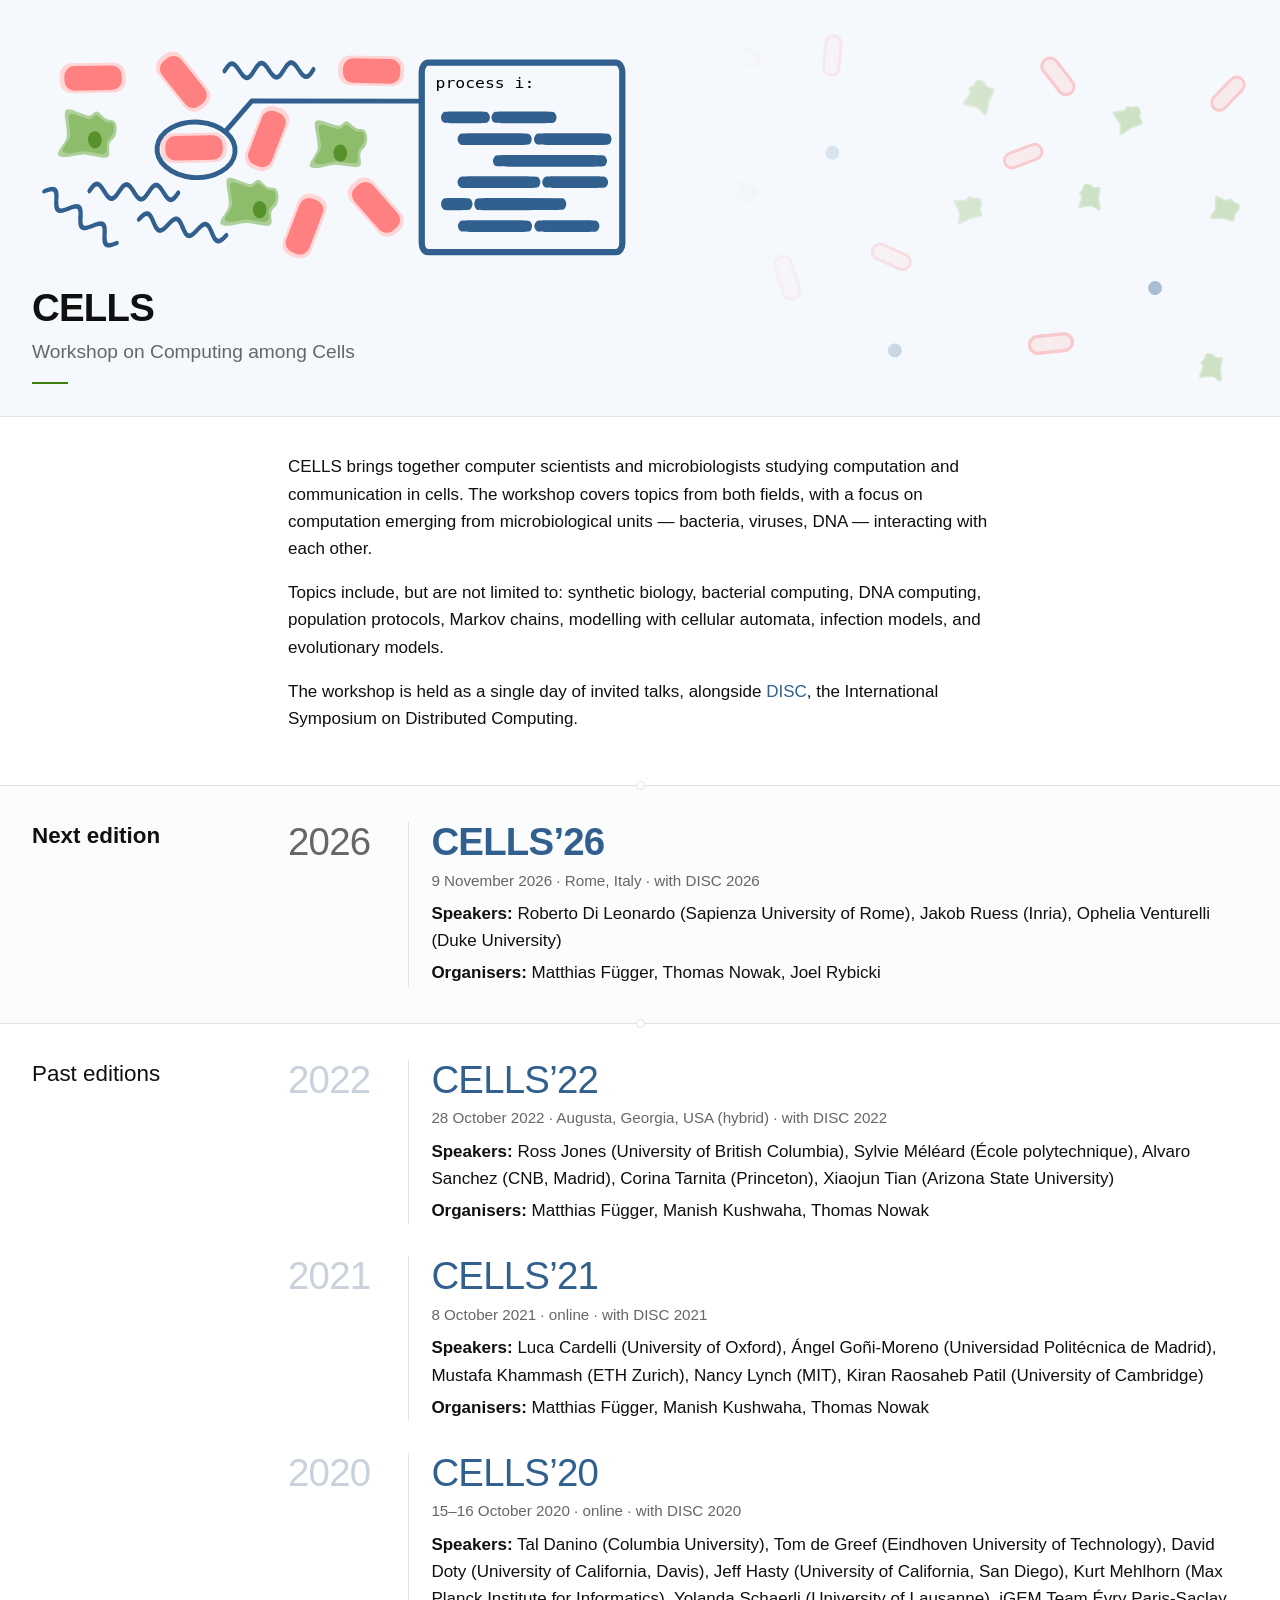
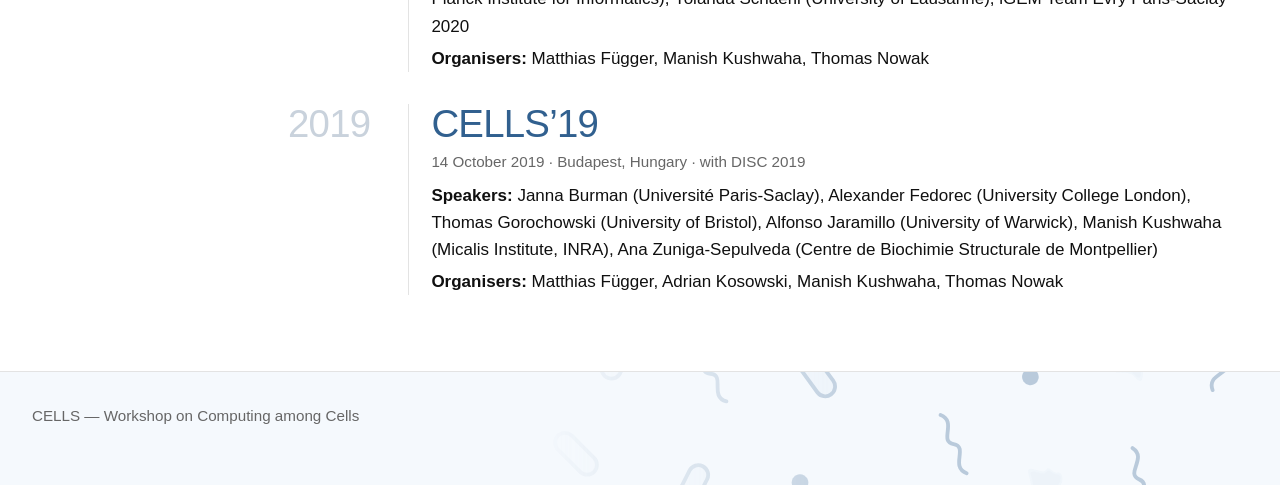
==== index.html @ 62a68674 "template for new CELLS" ====
<!DOCTYPE html>
<html lang="en">
<head>
<meta charset="utf-8">
<meta name="viewport" content="width=device-width, initial-scale=1">
<title>CELLS — Workshop on Computing among Cells</title>
<meta name="description" content="CELLS is a workshop on computation emerging from microbiological units interacting with each other, held alongside DISC. Next edition and past editions.">
<link rel="icon" href="assets/img/cells.svg" type="image/svg+xml">
<link rel="stylesheet" href="assets/css/site.css">
<!--
  Series index. When a new edition is announced:
    1. copy 2026/ to the new year and edit it;
    2. point "Next edition" below at it;
    3. move the finished edition into the "Past editions" list, newest first.
  Editions before 2026 are hosted on the original site; their URLs are in the list.
-->
</head>
<body>

<header class="masthead">
  <!-- Decorative: the mark's cells and strands, drifting. Delete this <svg> to remove. -->
  <svg class="banner-motif" viewBox="0 0 400 120" preserveAspectRatio="xMaxYMid slice"
       aria-hidden="true" focusable="false">
    <defs><g id="c-blob" transform="scale(.4594) translate(-38.64 -47.19)"><path opacity=".68" d="m 34.23,40.12 4.1,1.43 c 2.22,0.77 2.35,-1.29 3.48,-1.2 1.13,0.09 2.44,2.82 4.53,2.56 2.35,-0.3 2.64,4.8 0.65,6.33 -2.74,2.12 1.58,6.42 -3.36,5.69 l -4.95,-0.73 c -2.47,-0.37 -6.18,1.61 -8.28,0.66 -2.1,-0.95 2.1,-4.04 2.1,-6.61 0,-5.12 -2.74,-9.69 1.73,-8.14 z"/><path d="m 35.02,41.48 3.48,1.18 c 1.88,0.64 2.29,-1.32 3.25,-1.24 0.96,0.08 2.62,2.63 4.2,2.27 1.94,-0.44 1.96,3.67 0.27,4.94 -2.33,1.75 0.98,5.71 -3.22,5.11 l -4.2,-0.6 c -2.1,-0.3 -5.25,1.33 -7.03,0.54 -1.79,-0.79 1.78,-3.35 1.78,-5.47 0,-4.24 -2.32,-8.02 1.47,-6.74 z"/></g><rect id="c-rod" x="-6" y="-2.3" width="12" height="4.6" rx="2.3" stroke-width=".9"/><path id="c-strand" d="M-7.5 0C-4.5-3-2 3 0 0 2-3 4.5 3 7.5 0" fill="none" stroke-width=".9" stroke-linecap="round"/><circle id="c-dot" r="2"/></defs>
    <g transform="translate(334 99) rotate(-6) scale(1.035)"><g class="m m1"><g class="daughter right"><use href="#c-rod" fill="#ffd5d5" stroke="#ff8080"/></g><g class="mother right"><use href="#c-rod" fill="#ffd5d5" stroke="#ff8080"/></g></g></g>
    <g transform="translate(258 80) rotate(72) scale(1.057)"><g class="m m2"><g class="daughter down"><use href="#c-rod" fill="#ffd5d5" stroke="#ff8080"/></g><g class="mother down"><use href="#c-rod" fill="#ffd5d5" stroke="#ff8080"/></g></g></g>
    <g transform="translate(356 34) rotate(333) scale(1.004)"><g class="m m3"><use href="#c-blob" fill="#8dbc6a"/></g></g>
    <g transform="translate(310 60) rotate(341) scale(1.002)"><g class="m m4"><use href="#c-blob" fill="#8dbc6a"/></g></g>
    <g transform="translate(384 60) rotate(7) scale(0.979)"><g class="m m5"><use href="#c-blob" fill="#8dbc6a"/></g></g>
    <g transform="translate(166 48) rotate(62)"><g class="m m6"><use href="#c-strand" stroke="#31608f"/></g></g>
    <g transform="translate(208 82) rotate(204)"><g class="m m7"><use href="#c-strand" stroke="#31608f"/></g></g>
    <g transform="translate(223 105) rotate(206)"><g class="m m8"><use href="#c-strand" stroke="#31608f"/></g></g>
    <g transform="translate(313 28) rotate(288) scale(1.099)"><g class="m m9"><use href="#c-blob" fill="#8dbc6a"/></g></g>
    <g transform="translate(289 101) rotate(101)"><g class="m m10"><use href="#c-dot" fill="#31608f"/></g></g>
    <g transform="translate(208 27) rotate(223) scale(0.958)"><g class="m m11"><use href="#c-rod" fill="#ffd5d5" stroke="#ff8080"/></g></g>
    <g transform="translate(271 44) rotate(51)"><g class="m m12"><use href="#c-dot" fill="#31608f"/></g></g>
    <g transform="translate(246 55) rotate(12) scale(0.93)"><g class="m m13"><use href="#c-blob" fill="#8dbc6a"/></g></g>
    <g transform="translate(179 15) rotate(284) scale(0.952)"><g class="m m14"><use href="#c-rod" fill="#ffd5d5" stroke="#ff8080"/></g></g>
    <g transform="translate(271 16) rotate(95) scale(0.952)"><g class="m m15"><use href="#c-rod" fill="#ffd5d5" stroke="#ff8080"/></g></g>
    <g transform="translate(161 85) rotate(236)"><g class="m m16"><use href="#c-strand" stroke="#31608f"/></g></g>
    <g transform="translate(364 83) rotate(196)"><g class="m m17"><use href="#c-dot" fill="#31608f"/></g></g>
    <g transform="translate(385 27) rotate(134) scale(0.965)"><g class="m m18"><use href="#c-rod" fill="#ffd5d5" stroke="#ff8080"/></g></g>
    <g transform="translate(380 106) rotate(273) scale(0.954)"><g class="m m19"><use href="#c-blob" fill="#8dbc6a"/></g></g>
    <g transform="translate(200 54) rotate(68)"><g class="m m20"><use href="#c-strand" stroke="#31608f"/></g></g>
    <g transform="translate(191 105) rotate(270)"><g class="m m21"><use href="#c-strand" stroke="#31608f"/></g></g>
    <g transform="translate(345 57) rotate(270) scale(0.922)"><g class="m m22"><use href="#c-blob" fill="#8dbc6a"/></g></g>
    <g transform="translate(244 16) rotate(13) scale(0.965)"><g class="m m23"><use href="#c-rod" fill="#ffd5d5" stroke="#ff8080"/></g></g>
    <g transform="translate(288 74) rotate(24) scale(0.962)"><g class="m m24"><use href="#c-rod" fill="#ffd5d5" stroke="#ff8080"/></g></g>
    <g transform="translate(336 22) rotate(52) scale(1.014)"><g class="m m25"><use href="#c-rod" fill="#ffd5d5" stroke="#ff8080"/></g></g>
    <g transform="translate(326 45) rotate(159) scale(0.94)"><g class="m m26"><use href="#c-rod" fill="#ffd5d5" stroke="#ff8080"/></g></g>
  </svg>
  <div class="container">
    <img class="masthead__logo" src="assets/img/cells.svg" alt="" width="520" height="191">
    <h1>CELLS</h1>
    <p class="masthead__tagline">Workshop on Computing among Cells</p>
  </div>
</header>

<main>

  <section class="section">
    <div class="container measure">
      <p>
        CELLS brings together computer scientists and microbiologists studying computation and
        communication in cells. The workshop covers topics from both fields, with a focus on
        computation emerging from microbiological units — bacteria, viruses, DNA — interacting
        with each other.
      </p>
      <p>
        Topics include, but are not limited to: synthetic biology, bacterial computing, DNA
        computing, population protocols, Markov chains, modelling with cellular automata,
        infection models, and evolutionary models.
      </p>
      <p>
        The workshop is held as a single day of invited talks, alongside
        <a href="https://www.disc-conference.org/">DISC</a>, the International Symposium on
        Distributed Computing.
      </p>
    </div>
  </section>

  <section class="section section--next" aria-labelledby="next">
    <div class="container section__grid">
      <h2 class="section__label section__label--strong" id="next">Next edition</h2>
      <div class="section__body">
        <div class="edition edition--next">
          <p class="edition__year" aria-hidden="true">2026</p>
          <div class="edition__body">
            <h3 class="edition__name"><a href="2026/">CELLS&rsquo;26</a></h3>
            <p class="edition__when">9 November 2026 &middot; Rome, Italy &middot; with <a href="https://www.disc-conference.org/wp/disc2026/">DISC&nbsp;2026</a></p>
            <p class="edition__people"><span class="label">Speakers:</span>
              Roberto Di Leonardo (Sapienza University of Rome),
              Jakob Ruess (Inria),
              Ophelia Venturelli (Duke University)
            </p>
            <p class="edition__people"><span class="label">Organisers:</span> Matthias Függer, Thomas Nowak, Joel Rybicki</p>
          </div>
        </div>
      </div>
    </div>
  </section>

  <section class="section" aria-labelledby="past">
    <div class="container section__grid">
      <h2 class="section__label" id="past">Past editions</h2>
      <div class="section__body">
        <ul class="editions">

          <li>
            <div class="edition">
              <p class="edition__year" aria-hidden="true">2022</p>
              <div class="edition__body">
                <h3 class="edition__name"><a href="https://www.cellularcomputing.team/CELLS/">CELLS&rsquo;22</a></h3>
                <p class="edition__when">28 October 2022 &middot; Augusta, Georgia, USA (hybrid) &middot; with <a href="https://www.disc-conference.org/wp/disc2022/">DISC&nbsp;2022</a></p>
                <p class="edition__people"><span class="label">Speakers:</span>
                  Ross Jones (University of British Columbia),
                  Sylvie Méléard (École polytechnique),
                  Alvaro Sanchez (CNB, Madrid),
                  Corina Tarnita (Princeton),
                  Xiaojun Tian (Arizona State University)
                </p>
                <p class="edition__people"><span class="label">Organisers:</span> Matthias Függer, Manish Kushwaha, Thomas Nowak</p>
              </div>
            </div>
          </li>

          <li>
            <div class="edition">
              <p class="edition__year" aria-hidden="true">2021</p>
              <div class="edition__body">
                <h3 class="edition__name"><a href="https://www.cellularcomputing.team/CELLS/2021.html">CELLS&rsquo;21</a></h3>
                <p class="edition__when">8 October 2021 &middot; online &middot; with <a href="https://www.disc-conference.org/wp/disc2021/">DISC&nbsp;2021</a></p>
                <p class="edition__people"><span class="label">Speakers:</span>
                  Luca Cardelli (University of Oxford),
                  Ángel Goñi-Moreno (Universidad Politécnica de Madrid),
                  Mustafa Khammash (ETH Zurich),
                  Nancy Lynch (MIT),
                  Kiran Raosaheb Patil (University of Cambridge)
                </p>
                <p class="edition__people"><span class="label">Organisers:</span> Matthias Függer, Manish Kushwaha, Thomas Nowak</p>
              </div>
            </div>
          </li>

          <li>
            <div class="edition">
              <p class="edition__year" aria-hidden="true">2020</p>
              <div class="edition__body">
                <h3 class="edition__name"><a href="https://www.cellularcomputing.team/CELLS/2020.html">CELLS&rsquo;20</a></h3>
                <p class="edition__when">15–16 October 2020 &middot; online &middot; with <a href="https://www.disc-conference.org/wp/disc2020/">DISC&nbsp;2020</a></p>
                <p class="edition__people"><span class="label">Speakers:</span>
                  Tal Danino (Columbia University),
                  Tom de Greef (Eindhoven University of Technology),
                  David Doty (University of California, Davis),
                  Jeff Hasty (University of California, San Diego),
                  Kurt Mehlhorn (Max Planck Institute for Informatics),
                  Yolanda Schaerli (University of Lausanne),
                  iGEM Team Évry Paris-Saclay 2020
                </p>
                <p class="edition__people"><span class="label">Organisers:</span> Matthias Függer, Manish Kushwaha, Thomas Nowak</p>
              </div>
            </div>
          </li>

          <li>
            <div class="edition">
              <p class="edition__year" aria-hidden="true">2019</p>
              <div class="edition__body">
                <h3 class="edition__name"><a href="https://www.cellularcomputing.team/CELLS/2019.html">CELLS&rsquo;19</a></h3>
                <p class="edition__when">14 October 2019 &middot; Budapest, Hungary &middot; with <a href="https://www.disc-conference.org/wp/disc2019/">DISC&nbsp;2019</a></p>
                <p class="edition__people"><span class="label">Speakers:</span>
                  Janna Burman (Université Paris-Saclay),
                  Alexander Fedorec (University College London),
                  Thomas Gorochowski (University of Bristol),
                  Alfonso Jaramillo (University of Warwick),
                  Manish Kushwaha (Micalis Institute, INRA),
                  Ana Zuniga-Sepulveda (Centre de Biochimie Structurale de Montpellier)
                </p>
                <p class="edition__people"><span class="label">Organisers:</span> Matthias Függer, Adrian Kosowski, Manish Kushwaha, Thomas Nowak</p>
              </div>
            </div>
          </li>

        </ul>
      </div>
    </div>
  </section>

</main>

<footer class="site-footer">
  <!-- The same motif as the banner, blue and still. -->
  <svg class="footer-motif" viewBox="0 0 400 70" preserveAspectRatio="xMaxYMid slice"
       aria-hidden="true" focusable="false">
    <g transform="translate(255 18) rotate(54)"><use href="#c-rod" transform="scale(1.33)" fill="#dce7f3" stroke="#31608f"/></g>
    <g transform="translate(322 19) rotate(236)"><use href="#c-dot" transform="scale(1.3)" fill="#31608f"/></g>
    <g transform="translate(356 51) rotate(78)"><use href="#c-strand" transform="scale(1.33)" stroke="#31608f"/></g>
    <g transform="translate(180 43) rotate(45)"><use href="#c-rod" transform="scale(1.33)" fill="#dce7f3" stroke="#31608f"/></g>
    <g transform="translate(383 14) rotate(114)"><use href="#c-strand" transform="scale(1.33)" stroke="#31608f"/></g>
    <g transform="translate(298 40) rotate(66)"><use href="#c-strand" transform="scale(1.33)" stroke="#31608f"/></g>
    <g transform="translate(222 18) rotate(240)"><use href="#c-strand" transform="scale(1.33)" stroke="#31608f"/></g>
    <g transform="translate(155 17) rotate(165)"><use href="#c-blob" transform="scale(1.369)" fill="#dce7f3"/></g>
    <g transform="translate(250 52) rotate(346)"><use href="#c-dot" transform="scale(1.3)" fill="#31608f"/></g>
    <g transform="translate(216 54) rotate(117)"><use href="#c-rod" transform="scale(1.33)" fill="#dce7f3" stroke="#31608f"/></g>
    <g transform="translate(189 12) rotate(65)"><use href="#c-rod" transform="scale(1.33)" fill="#dce7f3" stroke="#31608f"/></g>
    <g transform="translate(353 14) rotate(281)"><use href="#c-blob" transform="scale(1.369)" fill="#dce7f3"/></g>
    <g transform="translate(326 52) rotate(355)"><use href="#c-blob" transform="scale(1.369)" fill="#dce7f3"/></g>
  </svg>
  <div class="container">
    <p>CELLS — Workshop on Computing among Cells</p>
  </div>
</footer>

</body>
</html>
---- assets/css/site.css ----
/* ==========================================================================
   CELLS — Workshop on Computing among Cells
   One stylesheet, no build step, no framework, no JavaScript, no external
   requests. Colours follow the original site: white ground, black text, and
   the blue and green of the CELLS mark.
   ========================================================================== */

:root {
  --ink:       #101010;   /* body text */
  --ink-soft:  #666666;   /* bios, dates, secondary lines */
  --line:      #e3e3e3;
  --link:      #31608f;   /* the blue of the mark, muted and darkened for text */
  --green:     #3e7e0c;   /* the green of the mark; only the masthead rule uses it */
  --band:      #f5f9fd;   /* masthead and footer tint */
  --band-soft: #fafcfe;   /* next edition, a shade lighter than the banner */
  --panel:     #f8f8f8;   /* speaker panels */
  --panel-line:#e6e6e6;   /* hairline around the speaker panels */
  --year:      #c9d2dc;   /* the large edition numerals */

  --font: -apple-system, BlinkMacSystemFont, "Segoe UI", Roboto, "Helvetica Neue",
          Arial, "Noto Sans", sans-serif;

  /* Type scale. Six steps, and nothing on the site uses a size outside them. */
  --t-sm:   .95rem;      /* dates, affiliations, nav, footer */
  --t-base: 1.0625rem;   /* body copy */
  --t-md:   1.2rem;      /* tagline, plain h3 */
  --t-lg:   1.4rem;      /* section headings, programme, talk titles */
  --t-xl:   clamp(1.45rem, 1.15rem + 1.4vw, 1.75rem);   /* speaker names */
  --t-2xl:  clamp(1.85rem, 1.35rem + 2.4vw, 2.4rem);    /* page title, edition names, years */

  /* Three weights only: light for display, regular for text, semibold for emphasis. */
  --w-display: 300;
  --w-body:    400;
  --w-bold:    600;

  --tracking-display: -.02em;   /* tightening, applied only at --t-2xl */
  --measure: 44rem;       /* reading width */
  --page: 76rem;
}

*, *::before, *::after { box-sizing: border-box; }

body {
  margin: 0;
  background: #ffffff;
  color: var(--ink);
  font-family: var(--font);
  font-size: var(--t-base);
  font-weight: var(--w-body);
  line-height: 1.6;
  overflow-wrap: break-word;
}

h1, h2, h3 { font-weight: var(--w-display); line-height: 1.25; margin: 0 0 .5em; }
h1 { font-size: var(--t-2xl); font-weight: var(--w-bold); letter-spacing: var(--tracking-display); }
h2 { font-size: var(--t-lg); }
h3 { font-size: var(--t-md); font-weight: var(--w-body); }
p, ul, ol { margin: 0 0 1em; }
ul, ol { padding-left: 1.2em; }
img { max-width: 100%; height: auto; }
abbr[title] { text-decoration: none; }

/* Links carry no rule until they are hovered or focused. */
a { color: var(--link); text-decoration: none; }
a:hover,
a:focus-visible { text-decoration: underline; text-underline-offset: .2em; }
:focus-visible { outline: 2px solid var(--link); outline-offset: 2px; }

.skip-link { position: absolute; left: -9999px; }
.skip-link:focus { left: .5rem; top: .5rem; background: #fff; padding: .5rem .75rem;
                   border: 1px solid var(--line); z-index: 2; }

.container { width: min(100% - 2.5rem, var(--page)); margin-inline: auto; }
.measure { max-width: var(--measure); }

/* --- Header ------------------------------------------------------------- */

.site-header { border-bottom: 1px solid var(--line); padding: .9rem 0; }
.site-header__inner { display: flex; flex-wrap: wrap; align-items: baseline; gap: .5rem 1.5rem; }

.brand { font-weight: var(--w-bold); color: var(--ink); text-decoration: none; }
.brand span { color: var(--ink-soft); font-weight: var(--w-body); }

.nav ul { list-style: none; display: flex; flex-wrap: wrap; gap: .3rem 1.1rem; margin: 0; padding: 0; }
.nav a { font-size: var(--t-sm); }

@media (min-width: 46rem) { .nav { margin-left: auto; } }

/* --- Masthead ----------------------------------------------------------- */
/* Pale tinted band. The drifting cells behind it are an inline <svg> in the
   page markup, styled as .banner-motif below. */

.masthead {
  position: relative;
  background: var(--band);
  border-bottom: 1px solid var(--line);
  padding: 2.5rem 0 2rem;
  overflow: hidden;
}

/* The same cells and strands as the mark, scattered and drifting behind the
   masthead. Each shape is drawn around its own origin inside a positioning
   <g>, so the CSS transform below rotates it in place without needing
   transform-origin — see the note in the README. */
.banner-motif {
  position: absolute; inset: 0; width: 100%; height: 100%;
  opacity: .38; pointer-events: none;
  /* The shapes live in the right-hand part of the viewBox, and this fade keeps
     them clear of the logo and headings whatever the banner's width. */
  -webkit-mask-image: linear-gradient(to right, transparent 0 56%, #000 80%);
          mask-image: linear-gradient(to right, transparent 0 56%, #000 80%);
}

.m { animation: 22s ease-in-out infinite alternate; }

@keyframes float1 {
  from { transform: translate(4px, -2px) rotate(9deg); }
  to   { transform: translate(-4px, 2px) rotate(-9deg); }
}
@keyframes float2 {
  from { transform: translate(-3.5px, -3px) rotate(-7deg); }
  to   { transform: translate(3.5px, 3px) rotate(7deg); }
}
@keyframes float3 {
  from { transform: translate(3px, 3.5px) rotate(-10deg); }
  to   { transform: translate(-3px, -3.5px) rotate(10deg); }
}
@keyframes float4 {
  from { transform: translate(-4.5px, 1.5px) rotate(7deg); }
  to   { transform: translate(4.5px, -1.5px) rotate(-7deg); }
}
@keyframes float5 {
  from { transform: translate(-2.5px, -4px) rotate(11deg); }
  to   { transform: translate(2.5px, 4px) rotate(-11deg); }
}
@keyframes float6 {
  from { transform: translate(4.5px, 1px) rotate(-6deg); }
  to   { transform: translate(-4.5px, -1px) rotate(6deg); }
}

@keyframes swim1 {
  from { transform: translate(-5px, .6px); }
  to   { transform: translate(5px, -.6px); }
}
@keyframes swim2 {
  from { transform: translate(-3.5px, -1px); }
  to   { transform: translate(3.5px, 1px); }
}
@keyframes swim3 {
  from { transform: translate(-6px, 0); }
  to   { transform: translate(6px, 0); }
}

.m1 { animation-name: swim2; animation-duration: 38s; animation-delay: -4s; }
.m2 { animation-name: swim3; animation-duration: 42s; animation-delay: -6s; }
.m3 { animation-name: float3; animation-duration: 34s; animation-delay: -16s; }
.m4 { animation-name: float4; animation-duration: 54s; animation-delay: -32s; }
.m5 { animation-name: float5; animation-duration: 50s; animation-delay: -9s; }
.m6 { animation-name: float6; animation-duration: 45s; animation-delay: -11s; }
.m7 { animation-name: float1; animation-duration: 36s; animation-delay: -4s; }
.m8 { animation-name: float2; animation-duration: 37s; animation-delay: -37s; }
.m9 { animation-name: float3; animation-duration: 52s; animation-delay: -32s; }
.m10 { animation-name: float4; animation-duration: 51s; animation-delay: -8s; }
.m11 { animation-name: swim3; animation-duration: 39s; animation-delay: -25s; }
.m12 { animation-name: float6; animation-duration: 50s; animation-delay: -34s; }
.m13 { animation-name: float1; animation-duration: 53s; animation-delay: -3s; }
.m14 { animation-name: swim3; animation-duration: 47s; animation-delay: -27s; }
.m15 { animation-name: swim1; animation-duration: 44s; animation-delay: -7s; }
.m16 { animation-name: float4; animation-duration: 43s; animation-delay: -4s; }
.m17 { animation-name: float5; animation-duration: 54s; animation-delay: -35s; }
.m18 { animation-name: swim1; animation-duration: 45s; animation-delay: -12s; }
.m19 { animation-name: float1; animation-duration: 54s; animation-delay: -23s; }
.m20 { animation-name: float2; animation-duration: 53s; animation-delay: -34s; }
.m21 { animation-name: float3; animation-duration: 44s; animation-delay: -17s; }
.m22 { animation-name: float4; animation-duration: 46s; animation-delay: -17s; }
.m23 { animation-name: swim3; animation-duration: 36s; animation-delay: -12s; }
.m24 { animation-name: swim1; animation-duration: 52s; animation-delay: -2s; }
.m25 { animation-name: swim2; animation-duration: 38s; animation-delay: -4s; }
.m26 { animation-name: swim3; animation-duration: 42s; animation-delay: -6s; }

/* Two rods divide, half a cycle apart, so a division is always some way off.
   Each is drawn twice and the daughter copy comes first, so it emerges from
   behind its parent: the pair shrinks as the cell divides and grows back to full
   size once they have parted. One daughter leaves through the right-hand edge, the
   other through the bottom. Neither path is hand-drawn: a run-and-tumble simulation
   (velocity with inertia, occasional tumbles) was run offline and sampled into
   keyframes, each keyframe's rotation set to the heading of travel, so a cell
   always points where it is going. */
.daughter       { animation: 100s linear infinite; }
.daughter.right { animation-name: divideRight; }
.daughter.down  { animation-name: divideDown; animation-delay: -50s; }
.mother         { animation: mother 100s linear infinite; }
.mother.down    { animation-delay: -50s; }

@keyframes divideRight {
  0%, 30%  { transform: translate(0, 0) scale(1) rotate(0deg); opacity: 1; }
  40%   { transform: translate(9px, 0) scale(.62) rotate(0deg); opacity: 1; }
  52%   { transform: translate(14px, 0) scale(1) rotate(0deg); opacity: 1; }
  60%   { transform: translate(20px, 0.4px) scale(1) rotate(6deg); opacity: 1; }
  65%   { transform: translate(29px, 2.2px) scale(1) rotate(18deg); opacity: 1; }
  69%   { transform: translate(38px, 6.1px) scale(1) rotate(26deg); opacity: 1; }
  74%   { transform: translate(47px, 8.5px) scale(1) rotate(0deg); opacity: 1; }
  78%   { transform: translate(56px, 8.6px) scale(1) rotate(-0deg); opacity: 1; }
  83%   { transform: translate(66px, 8.1px) scale(1) rotate(-14deg); opacity: 1; }
  87%   { transform: translate(75px, 4.7px) scale(1) rotate(-20deg); }
  92%   { transform: translate(84px, 3.9px) scale(1) rotate(10deg); }
  96%   { transform: translate(93px, 5.4px) scale(1) rotate(-8deg); opacity: 0; }
  100%  { transform: translate(0, 0) scale(1) rotate(0deg); opacity: 0; }
}

@keyframes divideDown {
  0%, 30%  { transform: translate(0, 0) scale(1) rotate(0deg); opacity: 1; }
  40%   { transform: translate(9px, 0) scale(.62) rotate(0deg); opacity: 1; }
  52%   { transform: translate(14px, 0) scale(1) rotate(0deg); opacity: 1; }
  60%   { transform: translate(17px, 0.0px) scale(1) rotate(3deg); opacity: 1; }
  65%   { transform: translate(21px, 0.4px) scale(1) rotate(6deg); opacity: 1; }
  69%   { transform: translate(25px, 1.0px) scale(1) rotate(15deg); opacity: 1; }
  74%   { transform: translate(30px, 2.7px) scale(1) rotate(22deg); opacity: 1; }
  78%   { transform: translate(34px, 4.5px) scale(1) rotate(24deg); opacity: 1; }
  83%   { transform: translate(39px, 6.7px) scale(1) rotate(24deg); opacity: 1; }
  87%   { transform: translate(43px, 8.5px) scale(1) rotate(24deg); }
  92%   { transform: translate(47px, 9.0px) scale(1) rotate(22deg); }
  96%   { transform: translate(52px, 9.0px) scale(1) rotate(20deg); opacity: 0; }
  100%  { transform: translate(0, 0) scale(1) rotate(0deg); opacity: 0; }
}

/* The parent shrinks as it divides, then grows back with its daughter. */
@keyframes mother {
  0%, 30%  { transform: scale(1); }
  40%      { transform: scale(.62); }
  52%, 100% { transform: scale(1); }
}

@media (prefers-reduced-motion: reduce) {
  .m, .daughter, .mother { animation: none; }
}

.masthead .container { position: relative; }
.masthead__logo { width: min(100%, 38rem); display: block; margin-bottom: 1.25rem; }
.masthead h1 { margin-bottom: .15em; }
.masthead__tagline { color: var(--ink-soft); font-size: var(--t-md); margin-bottom: 0; }
.masthead__tagline::after {
  content: ""; display: block; width: 2.25rem; height: 2px;
  background: var(--green); margin-top: .9rem;
}
.masthead__when { color: var(--ink-soft); margin: 1rem 0 0; }

@media (max-width: 60rem) {
  .banner-motif, .footer-motif { display: none; }   /* no room beside the logo */
}

/* --- Sections: heading in the left column, as on the original site ------ */
/* Sections are separated by a hairline carrying a small cell glyph. */

.section { position: relative; padding: 2.25rem 0; border-top: 1px solid var(--line); }
.section::before {
  content: "";
  position: absolute; top: -5px; left: 50%; margin-left: -4.5px;
  width: 9px; height: 9px;
  border: 1px solid var(--line); border-radius: 50%; background: #fff;
}
.section:first-of-type { border-top: 0; }
.section:first-of-type::before { display: none; }

/* The next edition's section is tinted the full width of the window, filling the
   space between the rule above it and the rule below. The cell glyph sits astride
   those rules, so it is filled half in one ground and half in the other. */
.section--next { background: var(--band-soft); }
.section--next::before {
  background: linear-gradient(to bottom, #fff 50%, var(--band-soft) 50%);
}
.section--next + .section::before {
  background: linear-gradient(to bottom, var(--band-soft) 50%, #fff 50%);
}

.section__grid { display: grid; gap: .75rem; grid-template-columns: 1fr; }
.section__label { margin: 0 0 .75rem; }
.section__label--strong { font-weight: var(--w-bold); }
.section__body > :last-child { margin-bottom: 0; }

@media (min-width: 56rem) {
  .section__grid { grid-template-columns: 13rem minmax(0, 1fr); gap: 3rem; }
  .section__label { margin-bottom: 0; }
}

/* --- Editions ----------------------------------------------------------- */

.editions { list-style: none; padding: 0; margin: 0; }
.editions > li { margin: 0 0 2rem; }
.editions > li:last-child { margin-bottom: 0; }

.edition { display: grid; grid-template-columns: 1fr; gap: .35rem; }
.edition__year {
  font-size: var(--t-2xl); font-weight: var(--w-display); line-height: 1.05;
  letter-spacing: var(--tracking-display); color: var(--year); margin: 0;
}
.edition__body > :last-child { margin-bottom: 0; }
/* The next edition is set bolder than the ones that have happened. */
.edition--next .edition__name { font-weight: var(--w-bold); }
.edition--next .edition__year { font-weight: var(--w-body); color: var(--ink-soft); }

.edition__name {
  margin: 0 0 .4rem; font-size: var(--t-2xl); font-weight: var(--w-body); line-height: 1.05;
  letter-spacing: var(--tracking-display);
}
.edition__when { margin: 0 0 .45rem; color: var(--ink-soft); font-size: var(--t-sm); }
/* The DISC links sit inside this line, so they take its colour and are marked
   only by the hover underline every other link gets. */
.edition__when a { color: inherit; }
.edition__people { margin: 0 0 .3rem; }
.edition__people:last-child { margin-bottom: 0; }

@media (min-width: 46rem) {
  .edition { grid-template-columns: 6rem minmax(0, 1fr); gap: 0 1.5rem; }
  .edition__body { border-left: 1px solid var(--line); padding-left: 1.4rem; }
}

/* --- Programme ---------------------------------------------------------- */

/* Built like the editions list on the index — a numeral in the gutter, a
   hairline, then the entry — but at a smaller scale. */
.programme { list-style: none; padding: 0; margin: 0; --time-col: 4.5rem; }
.programme > li { display: grid; grid-template-columns: 1fr; gap: .2rem; margin: 0 0 1.5rem; }
.programme > li:last-child { margin-bottom: 0; }

.programme .time {
  margin: 0; font-size: var(--t-lg); font-weight: var(--w-bold); line-height: 1.15;
  font-variant-numeric: tabular-nums;
}
.programme__body > :last-child { margin-bottom: 0; }
.programme__name { margin: 0 0 .15rem; font-size: var(--t-lg); font-weight: var(--w-bold); line-height: 1.15; }
.programme .talk { margin: 0; color: var(--ink-soft); font-size: var(--t-base); }

@media (min-width: 46rem) {
  .programme > li { grid-template-columns: var(--time-col) minmax(0, 1fr); gap: 0 1.5rem; }
  .programme__body { border-left: 1px solid var(--line); padding-left: 1.4rem; }
}

/* --- Speakers ----------------------------------------------------------- */

/* Each speaker sits on its own panel: a hairline and a pale neutral ground,
   no shadow, no rounded corners. */
.speaker {
  background: var(--panel);
  border: 1px solid var(--panel-line);
  padding: 1.5rem 1.75rem;
  margin-bottom: 1.25rem;
}
.speaker:last-child { margin-bottom: 0; }
.speaker::after { content: ""; display: block; clear: both; }

.speaker__photo,
.speaker__placeholder { float: right; width: 190px; margin: .25rem 0 1.25rem 1.75rem; }

/* Shown until a real photograph is dropped in. */
.speaker__placeholder {
  height: 190px;
  border: 1px solid var(--panel-line); background: #fff;
  color: var(--ink-soft); font-size: var(--t-base);
  display: flex; align-items: center; justify-content: center;
}

.speaker__name { margin: 0 0 .25rem; font-size: var(--t-xl); font-weight: var(--w-bold); }
.speaker__affiliation { color: var(--ink-soft); font-size: var(--t-sm); margin: 0 0 .7rem; }
.speaker__title { color: var(--ink); margin: 0 0 1rem; font-size: var(--t-lg); font-weight: var(--w-bold); }
.speaker__bio { color: var(--ink-soft); }
.label { font-weight: var(--w-bold); }


@media (max-width: 40rem) {
  .speaker { padding: 1.25rem; }
  .speaker__photo, .speaker__placeholder { float: none; margin: 0 0 1rem; }
}

/* --- Simple lists ------------------------------------------------------- */

.plain { list-style: none; padding: 0; margin: 0; }
.plain > li { margin: 0 0 .8rem; }
.plain .where { color: var(--ink-soft); font-size: var(--t-sm); }

.todo { color: var(--ink-soft); }

/* --- Footer ------------------------------------------------------------- */

.site-footer { position: relative; overflow: hidden; background: var(--band);
               border-top: 1px solid var(--line); margin-top: 2.5rem; padding: 2rem 0 3.25rem;
               color: var(--ink-soft); font-size: var(--t-sm); }

/* The banner motif again, blue and still, behind the footer. */
.footer-motif {
  position: absolute; inset: 0; width: 100%; height: 100%;
  opacity: .3; pointer-events: none;
  -webkit-mask-image: linear-gradient(to right, transparent 0 42%, #000 70%);
          mask-image: linear-gradient(to right, transparent 0 42%, #000 70%);
}
.site-footer .container { position: relative; }
.site-footer p { margin: 0 0 .25rem; }

/* --- Print -------------------------------------------------------------- */

@media print {
  .site-header, .skip-link { display: none; }
  body { font-size: 11pt; }
  .masthead, .site-footer { background: none; padding: 0 0 1rem; }
  .banner-motif, .footer-motif { display: none; }
  .section { break-inside: avoid; }
  .section::before { display: none; }
  .section__grid { grid-template-columns: 1fr; gap: .5rem; }
  .speaker { break-inside: avoid; background: none; border: 0; padding: 0 0 1rem; }
  .speaker__photo, .speaker__placeholder { display: none; }
  a { color: #000; }
  a[href^="http"]::after { content: " (" attr(href) ")"; font-size: 9pt; color: #555;
                           word-break: break-all; }
}
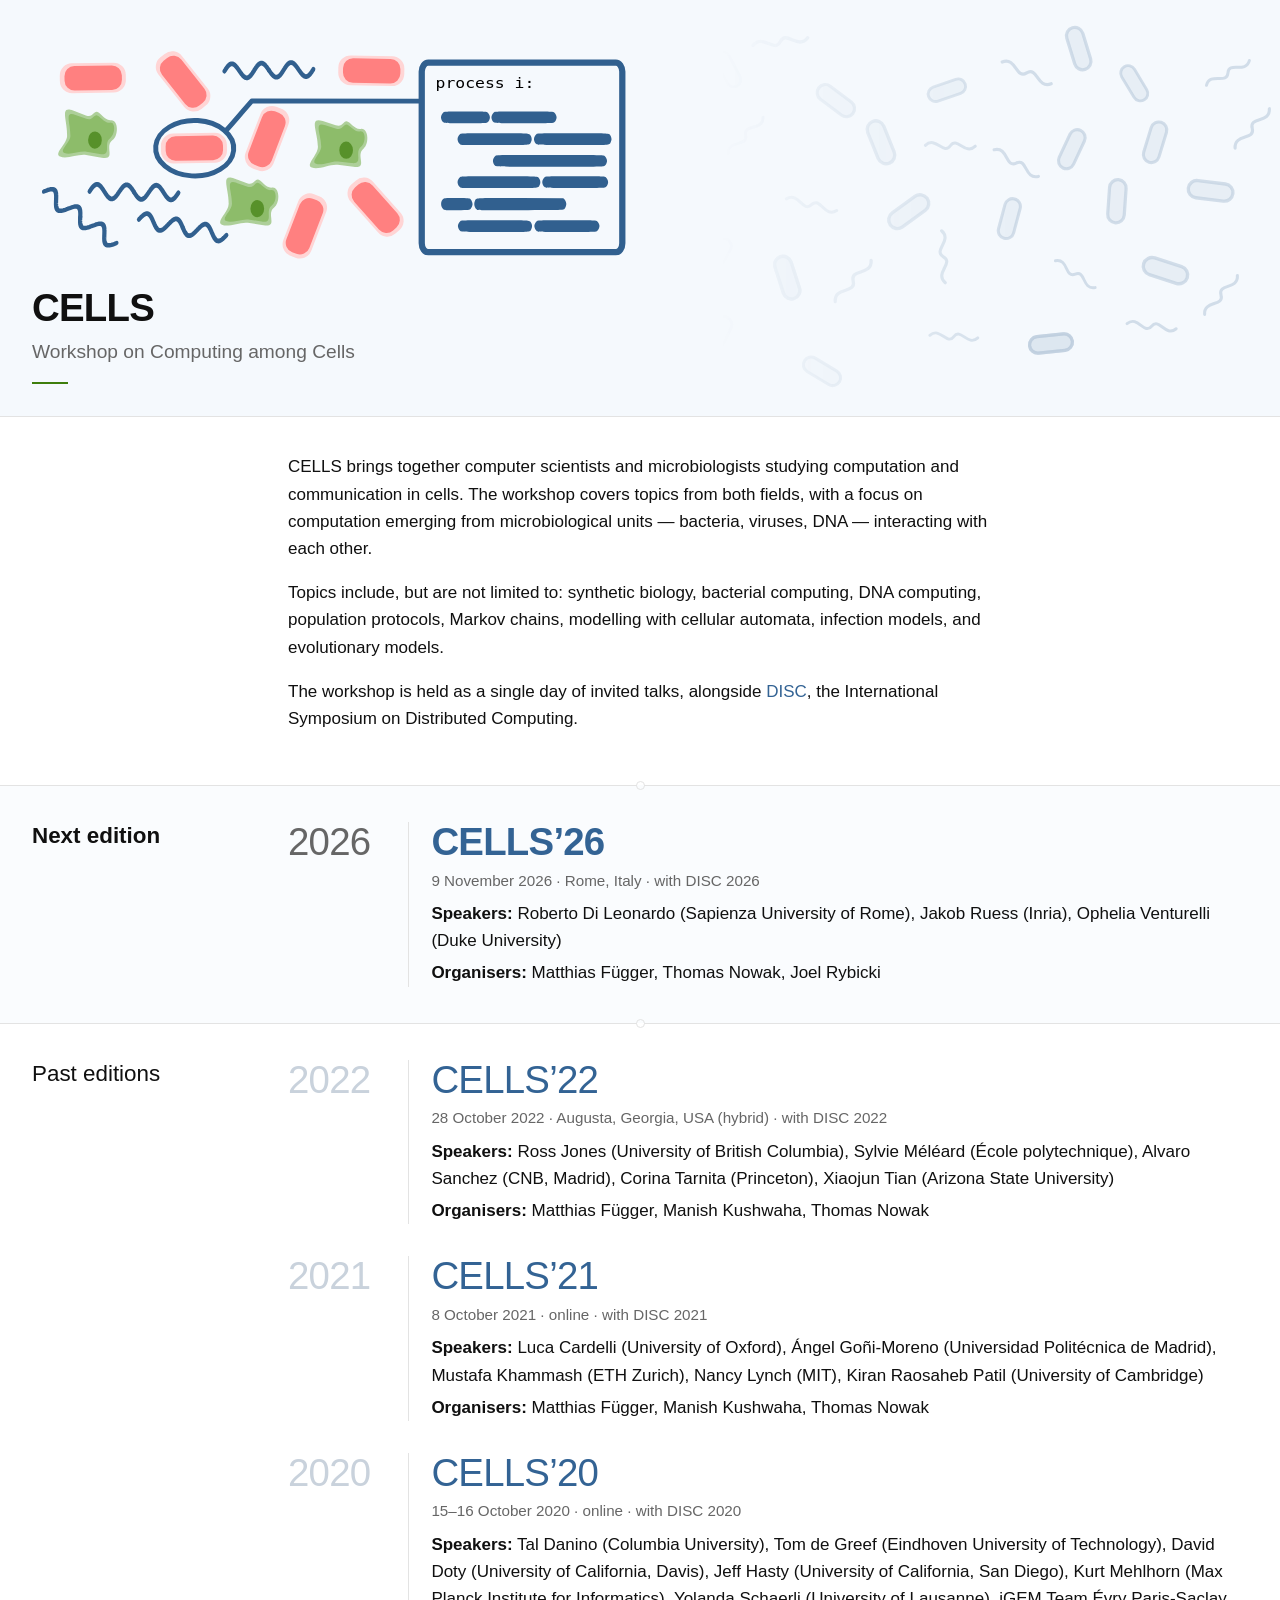
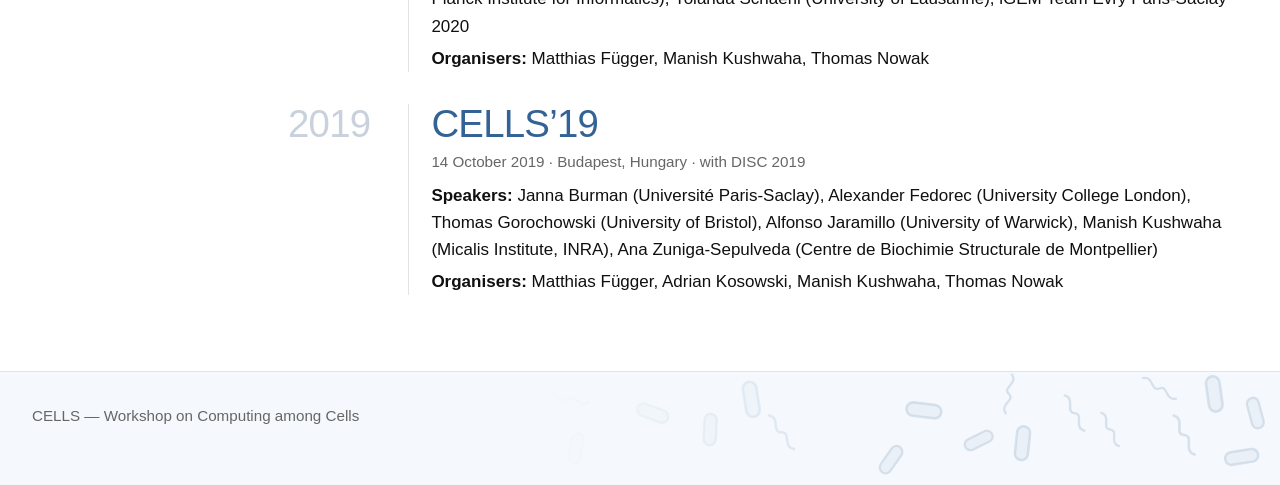
==== commit 09d85d70: "cleaned up" ====
--- a/index.html
+++ b/index.html
@@ -18,36 +18,126 @@
 <body>
 
 <header class="masthead">
-  <!-- Decorative: the mark's cells and strands, drifting. Delete this <svg> to remove. -->
-  <svg class="banner-motif" viewBox="0 0 400 120" preserveAspectRatio="xMaxYMid slice"
+  <!-- Decorative: drifting rod cells and strands. Delete this <svg> to remove. -->
+  <svg class="banner-motif" viewBox="0 0 900 120" preserveAspectRatio="xMaxYMid slice"
        aria-hidden="true" focusable="false">
-    <defs><g id="c-blob" transform="scale(.4594) translate(-38.64 -47.19)"><path opacity=".68" d="m 34.23,40.12 4.1,1.43 c 2.22,0.77 2.35,-1.29 3.48,-1.2 1.13,0.09 2.44,2.82 4.53,2.56 2.35,-0.3 2.64,4.8 0.65,6.33 -2.74,2.12 1.58,6.42 -3.36,5.69 l -4.95,-0.73 c -2.47,-0.37 -6.18,1.61 -8.28,0.66 -2.1,-0.95 2.1,-4.04 2.1,-6.61 0,-5.12 -2.74,-9.69 1.73,-8.14 z"/><path d="m 35.02,41.48 3.48,1.18 c 1.88,0.64 2.29,-1.32 3.25,-1.24 0.96,0.08 2.62,2.63 4.2,2.27 1.94,-0.44 1.96,3.67 0.27,4.94 -2.33,1.75 0.98,5.71 -3.22,5.11 l -4.2,-0.6 c -2.1,-0.3 -5.25,1.33 -7.03,0.54 -1.79,-0.79 1.78,-3.35 1.78,-5.47 0,-4.24 -2.32,-8.02 1.47,-6.74 z"/></g><rect id="c-rod" x="-6" y="-2.3" width="12" height="4.6" rx="2.3" stroke-width=".9"/><path id="c-strand" d="M-7.5 0C-4.5-3-2 3 0 0 2-3 4.5 3 7.5 0" fill="none" stroke-width=".9" stroke-linecap="round"/><circle id="c-dot" r="2"/></defs>
-    <g transform="translate(334 99) rotate(-6) scale(1.035)"><g class="m m1"><g class="daughter right"><use href="#c-rod" fill="#ffd5d5" stroke="#ff8080"/></g><g class="mother right"><use href="#c-rod" fill="#ffd5d5" stroke="#ff8080"/></g></g></g>
-    <g transform="translate(258 80) rotate(72) scale(1.057)"><g class="m m2"><g class="daughter down"><use href="#c-rod" fill="#ffd5d5" stroke="#ff8080"/></g><g class="mother down"><use href="#c-rod" fill="#ffd5d5" stroke="#ff8080"/></g></g></g>
-    <g transform="translate(356 34) rotate(333) scale(1.004)"><g class="m m3"><use href="#c-blob" fill="#8dbc6a"/></g></g>
-    <g transform="translate(310 60) rotate(341) scale(1.002)"><g class="m m4"><use href="#c-blob" fill="#8dbc6a"/></g></g>
-    <g transform="translate(384 60) rotate(7) scale(0.979)"><g class="m m5"><use href="#c-blob" fill="#8dbc6a"/></g></g>
-    <g transform="translate(166 48) rotate(62)"><g class="m m6"><use href="#c-strand" stroke="#31608f"/></g></g>
-    <g transform="translate(208 82) rotate(204)"><g class="m m7"><use href="#c-strand" stroke="#31608f"/></g></g>
-    <g transform="translate(223 105) rotate(206)"><g class="m m8"><use href="#c-strand" stroke="#31608f"/></g></g>
-    <g transform="translate(313 28) rotate(288) scale(1.099)"><g class="m m9"><use href="#c-blob" fill="#8dbc6a"/></g></g>
-    <g transform="translate(289 101) rotate(101)"><g class="m m10"><use href="#c-dot" fill="#31608f"/></g></g>
-    <g transform="translate(208 27) rotate(223) scale(0.958)"><g class="m m11"><use href="#c-rod" fill="#ffd5d5" stroke="#ff8080"/></g></g>
-    <g transform="translate(271 44) rotate(51)"><g class="m m12"><use href="#c-dot" fill="#31608f"/></g></g>
-    <g transform="translate(246 55) rotate(12) scale(0.93)"><g class="m m13"><use href="#c-blob" fill="#8dbc6a"/></g></g>
-    <g transform="translate(179 15) rotate(284) scale(0.952)"><g class="m m14"><use href="#c-rod" fill="#ffd5d5" stroke="#ff8080"/></g></g>
-    <g transform="translate(271 16) rotate(95) scale(0.952)"><g class="m m15"><use href="#c-rod" fill="#ffd5d5" stroke="#ff8080"/></g></g>
-    <g transform="translate(161 85) rotate(236)"><g class="m m16"><use href="#c-strand" stroke="#31608f"/></g></g>
-    <g transform="translate(364 83) rotate(196)"><g class="m m17"><use href="#c-dot" fill="#31608f"/></g></g>
-    <g transform="translate(385 27) rotate(134) scale(0.965)"><g class="m m18"><use href="#c-rod" fill="#ffd5d5" stroke="#ff8080"/></g></g>
-    <g transform="translate(380 106) rotate(273) scale(0.954)"><g class="m m19"><use href="#c-blob" fill="#8dbc6a"/></g></g>
-    <g transform="translate(200 54) rotate(68)"><g class="m m20"><use href="#c-strand" stroke="#31608f"/></g></g>
-    <g transform="translate(191 105) rotate(270)"><g class="m m21"><use href="#c-strand" stroke="#31608f"/></g></g>
-    <g transform="translate(345 57) rotate(270) scale(0.922)"><g class="m m22"><use href="#c-blob" fill="#8dbc6a"/></g></g>
-    <g transform="translate(244 16) rotate(13) scale(0.965)"><g class="m m23"><use href="#c-rod" fill="#ffd5d5" stroke="#ff8080"/></g></g>
-    <g transform="translate(288 74) rotate(24) scale(0.962)"><g class="m m24"><use href="#c-rod" fill="#ffd5d5" stroke="#ff8080"/></g></g>
-    <g transform="translate(336 22) rotate(52) scale(1.014)"><g class="m m25"><use href="#c-rod" fill="#ffd5d5" stroke="#ff8080"/></g></g>
-    <g transform="translate(326 45) rotate(159) scale(0.94)"><g class="m m26"><use href="#c-rod" fill="#ffd5d5" stroke="#ff8080"/></g></g>
+    <defs><rect id="c-rod" x="-6" y="-2.3" width="12" height="4.6" rx="2.3" fill="#31608f" fill-opacity=".22" stroke="#31608f" stroke-opacity=".6" stroke-width=".9"/><path id="c-strand" d="M-7.5 0C-4.5-3-2 3 0 0 2-3 4.5 3 7.5 0" fill="none" stroke="#31608f" stroke-opacity=".6" stroke-width=".9" stroke-linecap="round"/></defs>
+    <g transform="translate(834 99) rotate(-6) scale(1.035)"><g class="m a5"><g class="daughter right"><use href="#c-rod"/></g><g class="mother right"><use href="#c-rod"/></g></g></g>
+    <g transform="translate(758 80) rotate(72) scale(1.057)"><g class="m a6"><g class="daughter down"><use href="#c-rod"/></g><g class="mother down"><use href="#c-rod"/></g></g></g>
+    <g transform="translate(685 65) rotate(323) scale(1.004)"><g class="m a1"><use href="#c-rod"/></g></g>
+    <g transform="translate(341 94) rotate(78) scale(1.002)"><g class="m b8"><use href="#c-strand"/></g></g>
+    <g transform="translate(506 67) rotate(357) scale(0.979)"><g class="m a4"><use href="#c-rod"/></g></g>
+    <g transform="translate(867 78) rotate(18) scale(1.099)"><g class="m a1"><use href="#c-rod"/></g></g>
+    <g transform="translate(574 43) rotate(123) scale(0.958)"><g class="m a3"><use href="#c-rod"/></g></g>
+    <g transform="translate(804 26) rotate(161) scale(0.93)"><g class="m a2"><use href="#c-rod"/></g></g>
+    <g transform="translate(657 92) rotate(213) scale(0.952)"><g class="m b6"><use href="#c-strand"/></g></g>
+    <g transform="translate(366 48) rotate(204) scale(0.952)"><g class="m a8"><use href="#c-rod"/></g></g>
+    <g transform="translate(746 39) rotate(314) scale(0.965)"><g class="m b4"><use href="#c-strand"/></g></g>
+    <g transform="translate(738 74) rotate(299) scale(0.954)"><g class="m a7"><use href="#c-rod"/></g></g>
+    <g transform="translate(548 51) rotate(313) scale(0.922)"><g class="m a2"><use href="#c-rod"/></g></g>
+    <g transform="translate(540 67) rotate(204) scale(0.965)"><g class="m b4"><use href="#c-strand"/></g></g>
+    <g transform="translate(675 18) rotate(321) scale(0.962)"><g class="m a1"><use href="#c-rod"/></g></g>
+    <g transform="translate(615 58) rotate(328) scale(1.014)"><g class="m a4"><use href="#c-rod"/></g></g>
+    <g transform="translate(719 90) rotate(157) scale(0.94)"><g class="m a7"><use href="#c-rod"/></g></g>
+    <g transform="translate(440 76) rotate(162) scale(0.914)"><g class="m b5"><use href="#c-strand"/></g></g>
+    <g transform="translate(654 63) rotate(266) scale(0.941)"><g class="m a3"><use href="#c-rod"/></g></g>
+    <g transform="translate(470 75) rotate(61) scale(1.008)"><g class="m a7"><use href="#c-rod"/></g></g>
+    <g transform="translate(883 85) rotate(130) scale(0.978)"><g class="m b3"><use href="#c-strand"/></g></g>
+    <g transform="translate(416 82) rotate(56) scale(1.047)"><g class="m a2"><use href="#c-rod"/></g></g>
+    <g transform="translate(756 12) rotate(352) scale(1.061)"><g class="m b3"><use href="#c-strand"/></g></g>
+    <g transform="translate(618 14) rotate(134) scale(0.983)"><g class="m a8"><use href="#c-rod"/></g></g>
+    <g transform="translate(560 73) rotate(314) scale(0.92)"><g class="m a3"><use href="#c-rod"/></g></g>
+    <g transform="translate(484 102) rotate(291) scale(1.046)"><g class="m b3"><use href="#c-strand"/></g></g>
+    <g transform="translate(777 81) rotate(131) scale(1.051)"><g class="m b1"><use href="#c-strand"/></g></g>
+    <g transform="translate(822 63) rotate(105) scale(0.979)"><g class="m a1"><use href="#c-rod"/></g></g>
+    <g transform="translate(374 95) rotate(139) scale(1.032)"><g class="m b4"><use href="#c-strand"/></g></g>
+    <g transform="translate(715 69) rotate(276) scale(0.96)"><g class="m b4"><use href="#c-strand"/></g></g>
+    <g transform="translate(724 44) rotate(155) scale(1.083)"><g class="m b3"><use href="#c-strand"/></g></g>
+    <g transform="translate(508 44) rotate(214) scale(1.067)"><g class="m a3"><use href="#c-rod"/></g></g>
+    <g transform="translate(693 37) rotate(86) scale(1.058)"><g class="m a5"><use href="#c-rod"/></g></g>
+    <g transform="translate(591 32) rotate(244) scale(1.091)"><g class="m a6"><use href="#c-rod"/></g></g>
+    <g transform="translate(644 22) rotate(105) scale(0.947)"><g class="m a4"><use href="#c-rod"/></g></g>
+    <g transform="translate(584 98) rotate(205) scale(1.009)"><g class="m a4"><use href="#c-rod"/></g></g>
+    <g transform="translate(576 81) rotate(99) scale(1.046)"><g class="m b3"><use href="#c-strand"/></g></g>
+    <g transform="translate(555 20) rotate(309) scale(1.06)"><g class="m b4"><use href="#c-strand"/></g></g>
+    <g transform="translate(445 20) rotate(41) scale(0.978)"><g class="m a7"><use href="#c-rod"/></g></g>
+    <g transform="translate(858 24) rotate(59) scale(0.928)"><g class="m a5"><use href="#c-rod"/></g></g>
+    <g transform="translate(772 29) rotate(217) scale(1.025)"><g class="m a1"><use href="#c-rod"/></g></g>
+    <g transform="translate(610 32) rotate(226) scale(0.921)"><g class="m a6"><use href="#c-rod"/></g></g>
+    <g transform="translate(363 29) rotate(285) scale(1.041)"><g class="m a7"><use href="#c-rod"/></g></g>
+    <g transform="translate(474 33) rotate(265) scale(0.901)"><g class="m a3"><use href="#c-rod"/></g></g>
+    <g transform="translate(716 107) rotate(231) scale(0.991)"><g class="m b3"><use href="#c-strand"/></g></g>
+    <g transform="translate(840 43) rotate(295) scale(0.996)"><g class="m a5"><use href="#c-rod"/></g></g>
+    <g transform="translate(806 97) rotate(183) scale(0.924)"><g class="m b2"><use href="#c-strand"/></g></g>
+    <g transform="translate(611 104) rotate(315) scale(0.996)"><g class="m a6"><use href="#c-rod"/></g></g>
+    <g transform="translate(431 38) rotate(117) scale(1.0)"><g class="m b5"><use href="#c-strand"/></g></g>
+    <g transform="translate(526 94) rotate(107) scale(0.974)"><g class="m a1"><use href="#c-rod"/></g></g>
+    <g transform="translate(785 41) rotate(248) scale(1.079)"><g class="m a6"><use href="#c-rod"/></g></g>
+    <g transform="translate(495 83) rotate(3) scale(1.073)"><g class="m b2"><use href="#c-strand"/></g></g>
+    <g transform="translate(880 55) rotate(187) scale(1.078)"><g class="m a5"><use href="#c-rod"/></g></g>
+    <g transform="translate(863 94) rotate(6) scale(0.949)"><g class="m b6"><use href="#c-strand"/></g></g>
+    <g transform="translate(537 30) rotate(309) scale(0.905)"><g class="m b5"><use href="#c-strand"/></g></g>
+    <g transform="translate(339 28) rotate(312) scale(0.975)"><g class="m a8"><use href="#c-rod"/></g></g>
+    <g transform="translate(722 18) rotate(283) scale(0.923)"><g class="m a6"><use href="#c-rod"/></g></g>
+    <g transform="translate(544 94) rotate(117) scale(1.041)"><g class="m a3"><use href="#c-rod"/></g></g>
+    <g transform="translate(885 21) rotate(330) scale(0.953)"><g class="m b8"><use href="#c-strand"/></g></g>
+    <g transform="translate(383 21) rotate(109) scale(0.926)"><g class="m a8"><use href="#c-rod"/></g></g>
+    <g transform="translate(351 65) rotate(51) scale(0.957)"><g class="m a3"><use href="#c-rod"/></g></g>
+    <g transform="translate(768 107) rotate(31) scale(0.981)"><g class="m a1"><use href="#c-rod"/></g></g>
+    <g transform="translate(631 85) rotate(60) scale(1.047)"><g class="m b5"><use href="#c-strand"/></g></g>
+    <g transform="translate(765 59) rotate(13) scale(0.992)"><g class="m b1"><use href="#c-strand"/></g></g>
+    <g transform="translate(805 42) rotate(181) scale(0.96)"><g class="m b6"><use href="#c-strand"/></g></g>
+    <g transform="translate(738 97) rotate(116) scale(1.035)"><g class="m a7"><use href="#c-rod"/></g></g>
+    <g transform="translate(462 45) rotate(330) scale(0.909)"><g class="m b1"><use href="#c-strand"/></g></g>
+    <g transform="translate(564 105) rotate(216) scale(0.942)"><g class="m a7"><use href="#c-rod"/></g></g>
+    <g transform="translate(408 33) rotate(165) scale(1.037)"><g class="m b6"><use href="#c-strand"/></g></g>
+    <g transform="translate(522 78) rotate(260) scale(1.05)"><g class="m a7"><use href="#c-rod"/></g></g>
+    <g transform="translate(493 28) rotate(305) scale(0.92)"><g class="m a1"><use href="#c-rod"/></g></g>
+    <g transform="translate(460 15) rotate(103) scale(0.913)"><g class="m b8"><use href="#c-strand"/></g></g>
+    <g transform="translate(803 74) rotate(266) scale(1.001)"><g class="m b1"><use href="#c-strand"/></g></g>
+    <g transform="translate(389 99) rotate(70) scale(1.031)"><g class="m b3"><use href="#c-strand"/></g></g>
+    <g transform="translate(466 106) rotate(246) scale(0.903)"><g class="m a4"><use href="#c-rod"/></g></g>
+    <g transform="translate(664 45) rotate(286) scale(0.987)"><g class="m a2"><use href="#c-rod"/></g></g>
+    <g transform="translate(426 97) rotate(138) scale(0.955)"><g class="m a4"><use href="#c-rod"/></g></g>
+    <g transform="translate(672 85) rotate(35) scale(0.917)"><g class="m a8"><use href="#c-rod"/></g></g>
+    <g transform="translate(635 62) rotate(70) scale(0.934)"><g class="m a6"><use href="#c-rod"/></g></g>
+    <g transform="translate(423 20) rotate(226) scale(0.957)"><g class="m a6"><use href="#c-rod"/></g></g>
+    <g transform="translate(824 47) rotate(211) scale(0.993)"><g class="m b5"><use href="#c-strand"/></g></g>
+    <g transform="translate(841 79) rotate(214) scale(0.922)"><g class="m b8"><use href="#c-strand"/></g></g>
+    <g transform="translate(695 109) rotate(220) scale(1.024)"><g class="m b2"><use href="#c-strand"/></g></g>
+    <g transform="translate(500 101) rotate(35) scale(1.076)"><g class="m b6"><use href="#c-strand"/></g></g>
+    <g transform="translate(853 58) rotate(274) scale(1.037)"><g class="m a5"><use href="#c-rod"/></g></g>
+    <g transform="translate(486 56) rotate(222) scale(0.914)"><g class="m b1"><use href="#c-strand"/></g></g>
+    <g transform="translate(827 21) rotate(204) scale(1.03)"><g class="m b7"><use href="#c-strand"/></g></g>
+    <g transform="translate(383 54) rotate(13) scale(1.027)"><g class="m b2"><use href="#c-strand"/></g></g>
+    <g transform="translate(741 20) rotate(63) scale(0.902)"><g class="m a4"><use href="#c-rod"/></g></g>
+    <g transform="translate(528 14) rotate(102) scale(0.977)"><g class="m a6"><use href="#c-rod"/></g></g>
+    <g transform="translate(602 14) rotate(347) scale(1.031)"><g class="m b6"><use href="#c-strand"/></g></g>
+    <g transform="translate(510 14) rotate(61) scale(1.09)"><g class="m a3"><use href="#c-rod"/></g></g>
+    <g transform="translate(368 66) rotate(155) scale(1.086)"><g class="m a6"><use href="#c-rod"/></g></g>
+    <g transform="translate(381 77) rotate(142) scale(1.014)"><g class="m a5"><use href="#c-rod"/></g></g>
+    <g transform="translate(698 78) rotate(135) scale(1.018)"><g class="m a2"><use href="#c-rod"/></g></g>
+    <g transform="translate(573 61) rotate(205) scale(1.092)"><g class="m a5"><use href="#c-rod"/></g></g>
+    <g transform="translate(453 60) rotate(151) scale(0.942)"><g class="m b6"><use href="#c-strand"/></g></g>
+    <g transform="translate(420 66) rotate(176) scale(1.002)"><g class="m a5"><use href="#c-rod"/></g></g>
+    <g transform="translate(449 94) rotate(290) scale(0.912)"><g class="m a3"><use href="#c-rod"/></g></g>
+    <g transform="translate(575 24) rotate(141) scale(1.055)"><g class="m a2"><use href="#c-rod"/></g></g>
+    <g transform="translate(353 81) rotate(59) scale(1.031)"><g class="m b3"><use href="#c-strand"/></g></g>
+    <g transform="translate(517 108) rotate(360) scale(0.942)"><g class="m a5"><use href="#c-rod"/></g></g>
+    <g transform="translate(348 48) rotate(322) scale(0.939)"><g class="m b8"><use href="#c-strand"/></g></g>
+    <g transform="translate(676 101) rotate(278) scale(1.005)"><g class="m b3"><use href="#c-strand"/></g></g>
+    <g transform="translate(601 68) rotate(295) scale(1.05)"><g class="m a1"><use href="#c-rod"/></g></g>
+    <g transform="translate(628 40) rotate(20) scale(0.927)"><g class="m b2"><use href="#c-strand"/></g></g>
+    <g transform="translate(614 85) rotate(14) scale(0.965)"><g class="m a7"><use href="#c-rod"/></g></g>
+    <g transform="translate(892 37) rotate(311) scale(1.003)"><g class="m b1"><use href="#c-strand"/></g></g>
+    <g transform="translate(405 17) rotate(282) scale(0.952)"><g class="m b4"><use href="#c-strand"/></g></g>
+    <g transform="translate(709 51) rotate(256) scale(1.077)"><g class="m a6"><use href="#c-rod"/></g></g>
+    <g transform="translate(842 14) rotate(253) scale(1.045)"><g class="m a5"><use href="#c-rod"/></g></g>
+    <g transform="translate(793 61) rotate(144) scale(1.091)"><g class="m a8"><use href="#c-rod"/></g></g>
+    <g transform="translate(368 13) rotate(115) scale(1.028)"><g class="m b7"><use href="#c-strand"/></g></g>
+    <g transform="translate(703 17) rotate(316) scale(1.036)"><g class="m b3"><use href="#c-strand"/></g></g>
+    <g transform="translate(397 74) rotate(183) scale(0.957)"><g class="m a1"><use href="#c-rod"/></g></g>
+    <g transform="translate(864 41) rotate(107) scale(1.001)"><g class="m a1"><use href="#c-rod"/></g></g>
   </svg>
   <div class="container">
     <img class="masthead__logo" src="assets/img/cells.svg" alt="" width="520" height="191">
@@ -189,22 +279,45 @@
 </main>
 
 <footer class="site-footer">
-  <!-- The same motif as the banner, blue and still. -->
-  <svg class="footer-motif" viewBox="0 0 400 70" preserveAspectRatio="xMaxYMid slice"
+  <!-- The same motif as the banner, standing still. -->
+  <svg class="footer-motif" viewBox="0 0 900 41" preserveAspectRatio="xMaxYMid slice"
        aria-hidden="true" focusable="false">
-    <g transform="translate(255 18) rotate(54)"><use href="#c-rod" transform="scale(1.33)" fill="#dce7f3" stroke="#31608f"/></g>
-    <g transform="translate(322 19) rotate(236)"><use href="#c-dot" transform="scale(1.3)" fill="#31608f"/></g>
-    <g transform="translate(356 51) rotate(78)"><use href="#c-strand" transform="scale(1.33)" stroke="#31608f"/></g>
-    <g transform="translate(180 43) rotate(45)"><use href="#c-rod" transform="scale(1.33)" fill="#dce7f3" stroke="#31608f"/></g>
-    <g transform="translate(383 14) rotate(114)"><use href="#c-strand" transform="scale(1.33)" stroke="#31608f"/></g>
-    <g transform="translate(298 40) rotate(66)"><use href="#c-strand" transform="scale(1.33)" stroke="#31608f"/></g>
-    <g transform="translate(222 18) rotate(240)"><use href="#c-strand" transform="scale(1.33)" stroke="#31608f"/></g>
-    <g transform="translate(155 17) rotate(165)"><use href="#c-blob" transform="scale(1.369)" fill="#dce7f3"/></g>
-    <g transform="translate(250 52) rotate(346)"><use href="#c-dot" transform="scale(1.3)" fill="#31608f"/></g>
-    <g transform="translate(216 54) rotate(117)"><use href="#c-rod" transform="scale(1.33)" fill="#dce7f3" stroke="#31608f"/></g>
-    <g transform="translate(189 12) rotate(65)"><use href="#c-rod" transform="scale(1.33)" fill="#dce7f3" stroke="#31608f"/></g>
-    <g transform="translate(353 14) rotate(281)"><use href="#c-blob" transform="scale(1.369)" fill="#dce7f3"/></g>
-    <g transform="translate(326 52) rotate(355)"><use href="#c-blob" transform="scale(1.369)" fill="#dce7f3"/></g>
+    <g transform="translate(865 23) rotate(242) scale(1.076)"><use href="#c-strand"/></g>
+    <g transform="translate(640 10) rotate(187) scale(1.006)"><use href="#c-strand"/></g>
+    <g transform="translate(438 9) rotate(66) scale(1.039)"><use href="#c-rod"/></g>
+    <g transform="translate(790 25) rotate(154) scale(0.906)"><use href="#c-rod"/></g>
+    <g transform="translate(340 25) rotate(191) scale(0.991)"><use href="#c-strand"/></g>
+    <g transform="translate(671 15) rotate(200) scale(0.986)"><use href="#c-rod"/></g>
+    <g transform="translate(643 28) rotate(281) scale(0.930)"><use href="#c-rod"/></g>
+    <g transform="translate(471 26) rotate(306) scale(1.051)"><use href="#c-rod"/></g>
+    <g transform="translate(838 21) rotate(242) scale(0.915)"><use href="#c-strand"/></g>
+    <g transform="translate(707 10) rotate(261) scale(1.080)"><use href="#c-rod"/></g>
+    <g transform="translate(545 8) rotate(16) scale(1.003)"><use href="#c-rod"/></g>
+    <g transform="translate(425 27) rotate(219) scale(1.000)"><use href="#c-rod"/></g>
+    <g transform="translate(593 7) rotate(197) scale(1.059)"><use href="#c-rod"/></g>
+    <g transform="translate(891 15) rotate(75) scale(0.950)"><use href="#c-rod"/></g>
+    <g transform="translate(801 8) rotate(279) scale(0.952)"><use href="#c-strand"/></g>
+    <g transform="translate(758 32) rotate(305) scale(0.938)"><use href="#c-rod"/></g>
+    <g transform="translate(825 15) rotate(61) scale(0.981)"><use href="#c-strand"/></g>
+    <g transform="translate(386 12) rotate(253) scale(0.965)"><use href="#c-rod"/></g>
+    <g transform="translate(441 33) rotate(94) scale(1.059)"><use href="#c-strand"/></g>
+    <g transform="translate(718 22) rotate(233) scale(1.016)"><use href="#c-strand"/></g>
+    <g transform="translate(806 26) rotate(96) scale(1.031)"><use href="#c-rod"/></g>
+    <g transform="translate(620 33) rotate(42) scale(0.990)"><use href="#c-rod"/></g>
+    <g transform="translate(876 8) rotate(262) scale(1.080)"><use href="#c-rod"/></g>
+    <g transform="translate(770 14) rotate(187) scale(1.063)"><use href="#c-rod"/></g>
+    <g transform="translate(512 13) rotate(42) scale(0.969)"><use href="#c-strand"/></g>
+    <g transform="translate(395 26) rotate(299) scale(0.911)"><use href="#c-strand"/></g>
+    <g transform="translate(408 7) rotate(212) scale(1.016)"><use href="#c-strand"/></g>
+    <g transform="translate(486 13) rotate(283) scale(1.059)"><use href="#c-rod"/></g>
+    <g transform="translate(345 10) rotate(259) scale(0.985)"><use href="#c-rod"/></g>
+    <g transform="translate(567 18) rotate(233) scale(1.053)"><use href="#c-rod"/></g>
+    <g transform="translate(692 21) rotate(273) scale(0.955)"><use href="#c-rod"/></g>
+    <g transform="translate(608 19) rotate(121) scale(0.977)"><use href="#c-strand"/></g>
+    <g transform="translate(505 29) rotate(64) scale(0.931)"><use href="#c-strand"/></g>
+    <g transform="translate(856 6) rotate(32) scale(0.942)"><use href="#c-strand"/></g>
+    <g transform="translate(521 34) rotate(340) scale(1.014)"><use href="#c-rod"/></g>
+    <g transform="translate(886 31) rotate(351) scale(1.017)"><use href="#c-rod"/></g>
   </svg>
   <div class="container">
     <p>CELLS — Workshop on Computing among Cells</p>
--- a/assets/css/site.css
+++ b/assets/css/site.css
@@ -9,7 +9,8 @@
   --ink:       #101010;   /* body text */
   --ink-soft:  #666666;   /* bios, dates, secondary lines */
   --line:      #e3e3e3;
-  --link:      #31608f;   /* the blue of the mark, muted and darkened for text */
+  --link:      #336394;   /* the mark's blue, muted; kept 3:1 against body text so
+                             links stay identifiable without an underline */
   --green:     #3e7e0c;   /* the green of the mark; only the masthead rule uses it */
   --band:      #f5f9fd;   /* masthead and footer tint */
   --band-soft: #fafcfe;   /* next edition, a shade lighter than the banner */
@@ -98,13 +99,16 @@
   overflow: hidden;
 }
 
-/* The same cells and strands as the mark, scattered and drifting behind the
-   masthead. Each shape is drawn around its own origin inside a positioning
-   <g>, so the CSS transform below rotates it in place without needing
-   transform-origin — see the note in the README. */
+/* A dense, translucent blue field of rod cells and strands drifting behind the
+   masthead. Each shape is drawn around its own origin inside a positioning <g>,
+   so the transforms below rotate it in place without needing transform-origin.
+
+   The viewBox is far wider than it needs to be (900 x 120). With slice, the scale
+   is max(width/900, height/120), so up to a 3000px window the height decides it:
+   widening the window reveals more of the field instead of magnifying it. */
 .banner-motif {
   position: absolute; inset: 0; width: 100%; height: 100%;
-  opacity: .38; pointer-events: none;
+  opacity: .3; pointer-events: none;
   /* The shapes live in the right-hand part of the viewBox, and this fade keeps
      them clear of the logo and headings whatever the banner's width. */
   -webkit-mask-image: linear-gradient(to right, transparent 0 56%, #000 80%);
@@ -151,32 +155,23 @@
   to   { transform: translate(6px, 0); }
 }
 
-.m1 { animation-name: swim2; animation-duration: 38s; animation-delay: -4s; }
-.m2 { animation-name: swim3; animation-duration: 42s; animation-delay: -6s; }
-.m3 { animation-name: float3; animation-duration: 34s; animation-delay: -16s; }
-.m4 { animation-name: float4; animation-duration: 54s; animation-delay: -32s; }
-.m5 { animation-name: float5; animation-duration: 50s; animation-delay: -9s; }
-.m6 { animation-name: float6; animation-duration: 45s; animation-delay: -11s; }
-.m7 { animation-name: float1; animation-duration: 36s; animation-delay: -4s; }
-.m8 { animation-name: float2; animation-duration: 37s; animation-delay: -37s; }
-.m9 { animation-name: float3; animation-duration: 52s; animation-delay: -32s; }
-.m10 { animation-name: float4; animation-duration: 51s; animation-delay: -8s; }
-.m11 { animation-name: swim3; animation-duration: 39s; animation-delay: -25s; }
-.m12 { animation-name: float6; animation-duration: 50s; animation-delay: -34s; }
-.m13 { animation-name: float1; animation-duration: 53s; animation-delay: -3s; }
-.m14 { animation-name: swim3; animation-duration: 47s; animation-delay: -27s; }
-.m15 { animation-name: swim1; animation-duration: 44s; animation-delay: -7s; }
-.m16 { animation-name: float4; animation-duration: 43s; animation-delay: -4s; }
-.m17 { animation-name: float5; animation-duration: 54s; animation-delay: -35s; }
-.m18 { animation-name: swim1; animation-duration: 45s; animation-delay: -12s; }
-.m19 { animation-name: float1; animation-duration: 54s; animation-delay: -23s; }
-.m20 { animation-name: float2; animation-duration: 53s; animation-delay: -34s; }
-.m21 { animation-name: float3; animation-duration: 44s; animation-delay: -17s; }
-.m22 { animation-name: float4; animation-duration: 46s; animation-delay: -17s; }
-.m23 { animation-name: swim3; animation-duration: 36s; animation-delay: -12s; }
-.m24 { animation-name: swim1; animation-duration: 52s; animation-delay: -2s; }
-.m25 { animation-name: swim2; animation-duration: 38s; animation-delay: -4s; }
-.m26 { animation-name: swim3; animation-duration: 42s; animation-delay: -6s; }
+/* Eight timing slots per shape type, rather than a rule per shape. */
+.m.a1 { animation-name: swim2; animation-duration: 43s; animation-delay: -15s; }
+.m.a2 { animation-name: swim3; animation-duration: 35s; animation-delay: -35s; }
+.m.a3 { animation-name: swim1; animation-duration: 32s; animation-delay: -20s; }
+.m.a4 { animation-name: swim2; animation-duration: 54s; animation-delay: -3s; }
+.m.a5 { animation-name: swim3; animation-duration: 45s; animation-delay: -25s; }
+.m.a6 { animation-name: swim1; animation-duration: 33s; animation-delay: -15s; }
+.m.a7 { animation-name: swim2; animation-duration: 49s; animation-delay: -18s; }
+.m.a8 { animation-name: swim3; animation-duration: 49s; animation-delay: -6s; }
+.m.b1 { animation-name: float2; animation-duration: 38s; animation-delay: -4s; }
+.m.b2 { animation-name: float3; animation-duration: 44s; animation-delay: -37s; }
+.m.b3 { animation-name: float4; animation-duration: 46s; animation-delay: -31s; }
+.m.b4 { animation-name: float5; animation-duration: 41s; animation-delay: -30s; }
+.m.b5 { animation-name: float6; animation-duration: 34s; animation-delay: -12s; }
+.m.b6 { animation-name: float1; animation-duration: 48s; animation-delay: -29s; }
+.m.b7 { animation-name: float2; animation-duration: 42s; animation-delay: -4s; }
+.m.b8 { animation-name: float3; animation-duration: 38s; animation-delay: -8s; }
 
 /* Two rods divide, half a cycle apart, so a division is always some way off.
    Each is drawn twice and the daughter copy comes first, so it emerges from
@@ -231,8 +226,10 @@
   52%, 100% { transform: scale(1); }
 }
 
+/* !important is needed here: the per-shape rules above are .m.a1 and .daughter.right,
+   which outrank a plain .m selector and would otherwise keep their animation-name. */
 @media (prefers-reduced-motion: reduce) {
-  .m, .daughter, .mother { animation: none; }
+  .m, .daughter, .mother { animation: none !important; }
 }
 
 .masthead .container { position: relative; }
@@ -366,7 +363,6 @@
 .speaker__bio { color: var(--ink-soft); }
 .label { font-weight: var(--w-bold); }
 
-
 @media (max-width: 40rem) {
   .speaker { padding: 1.25rem; }
   .speaker__photo, .speaker__placeholder { float: none; margin: 0 0 1rem; }
@@ -389,7 +385,7 @@
 /* The banner motif again, blue and still, behind the footer. */
 .footer-motif {
   position: absolute; inset: 0; width: 100%; height: 100%;
-  opacity: .3; pointer-events: none;
+  opacity: .26; pointer-events: none;
   -webkit-mask-image: linear-gradient(to right, transparent 0 42%, #000 70%);
           mask-image: linear-gradient(to right, transparent 0 42%, #000 70%);
 }
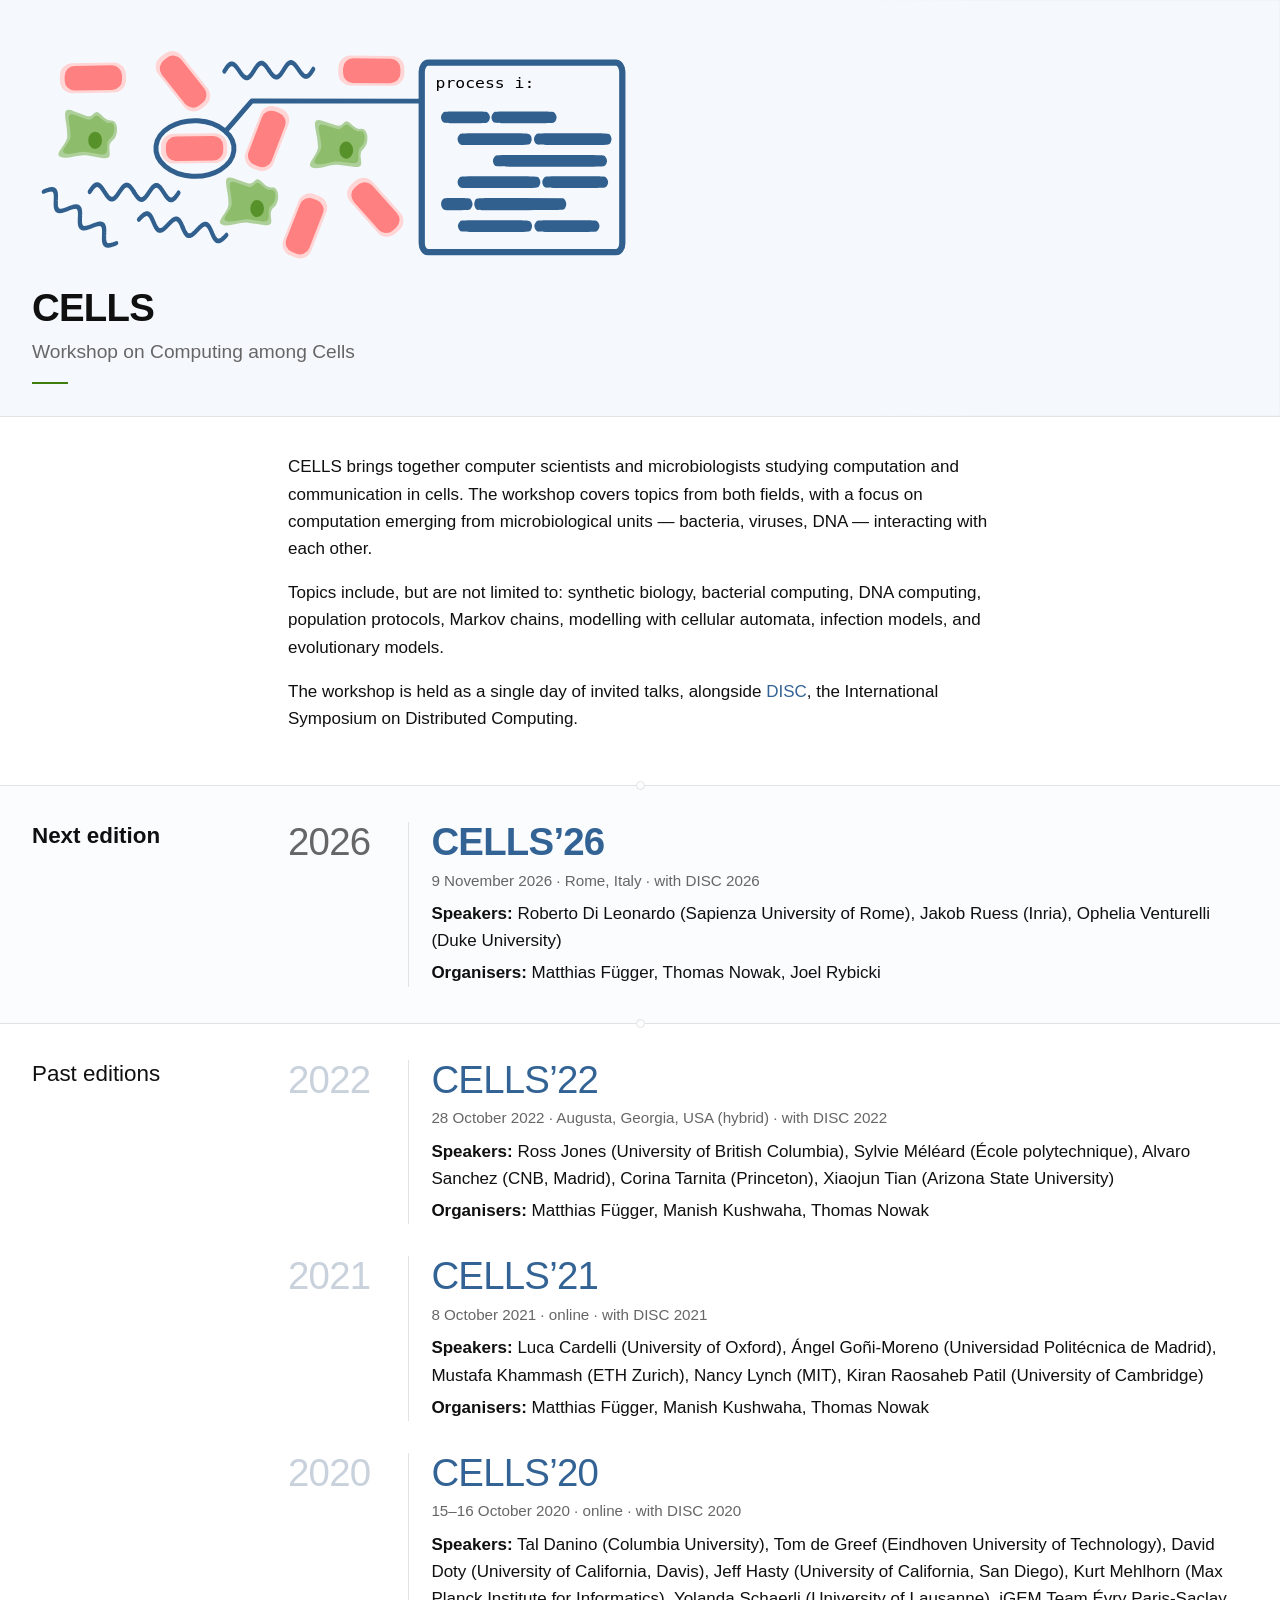
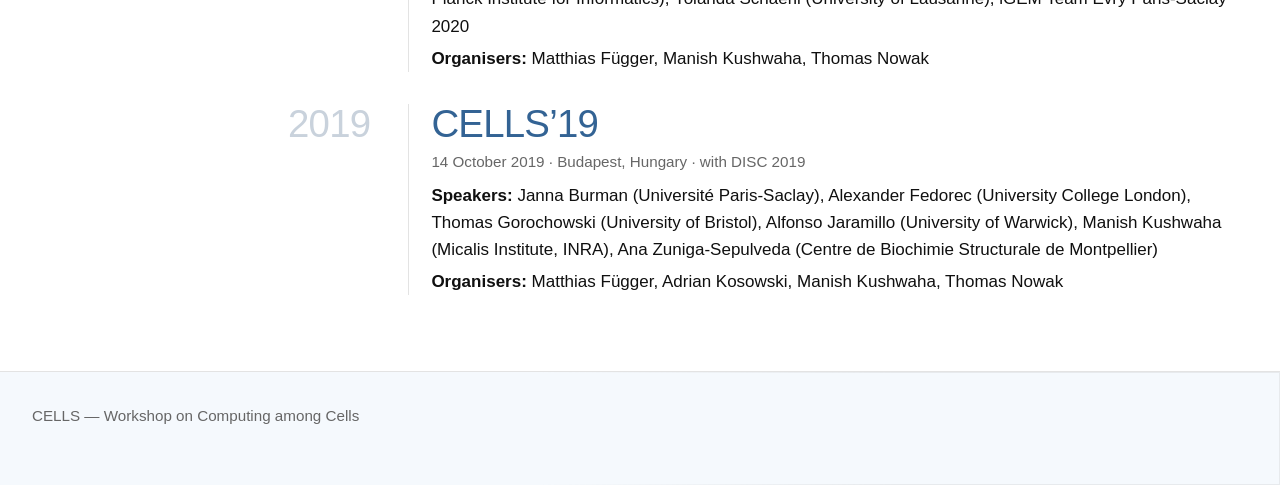
==== commit 71b2fecd: "minor cleaning" ====
--- a/index.html
+++ b/index.html
@@ -7,138 +7,16 @@
 <meta name="description" content="CELLS is a workshop on computation emerging from microbiological units interacting with each other, held alongside DISC. Next edition and past editions.">
 <link rel="icon" href="assets/img/cells.svg" type="image/svg+xml">
 <link rel="stylesheet" href="assets/css/site.css">
-<!--
-  Series index. When a new edition is announced:
-    1. copy 2026/ to the new year and edit it;
-    2. point "Next edition" below at it;
-    3. move the finished edition into the "Past editions" list, newest first.
-  Editions before 2026 are hosted on the original site; their URLs are in the list.
--->
+<!-- Series index. Adding an edition: see README.md -->
 </head>
 <body>
 
 <header class="masthead">
-  <!-- Decorative: drifting rod cells and strands. Delete this <svg> to remove. -->
-  <svg class="banner-motif" viewBox="0 0 900 120" preserveAspectRatio="xMaxYMid slice"
-       aria-hidden="true" focusable="false">
-    <defs><rect id="c-rod" x="-6" y="-2.3" width="12" height="4.6" rx="2.3" fill="#31608f" fill-opacity=".22" stroke="#31608f" stroke-opacity=".6" stroke-width=".9"/><path id="c-strand" d="M-7.5 0C-4.5-3-2 3 0 0 2-3 4.5 3 7.5 0" fill="none" stroke="#31608f" stroke-opacity=".6" stroke-width=".9" stroke-linecap="round"/></defs>
-    <g transform="translate(834 99) rotate(-6) scale(1.035)"><g class="m a5"><g class="daughter right"><use href="#c-rod"/></g><g class="mother right"><use href="#c-rod"/></g></g></g>
-    <g transform="translate(758 80) rotate(72) scale(1.057)"><g class="m a6"><g class="daughter down"><use href="#c-rod"/></g><g class="mother down"><use href="#c-rod"/></g></g></g>
-    <g transform="translate(685 65) rotate(323) scale(1.004)"><g class="m a1"><use href="#c-rod"/></g></g>
-    <g transform="translate(341 94) rotate(78) scale(1.002)"><g class="m b8"><use href="#c-strand"/></g></g>
-    <g transform="translate(506 67) rotate(357) scale(0.979)"><g class="m a4"><use href="#c-rod"/></g></g>
-    <g transform="translate(867 78) rotate(18) scale(1.099)"><g class="m a1"><use href="#c-rod"/></g></g>
-    <g transform="translate(574 43) rotate(123) scale(0.958)"><g class="m a3"><use href="#c-rod"/></g></g>
-    <g transform="translate(804 26) rotate(161) scale(0.93)"><g class="m a2"><use href="#c-rod"/></g></g>
-    <g transform="translate(657 92) rotate(213) scale(0.952)"><g class="m b6"><use href="#c-strand"/></g></g>
-    <g transform="translate(366 48) rotate(204) scale(0.952)"><g class="m a8"><use href="#c-rod"/></g></g>
-    <g transform="translate(746 39) rotate(314) scale(0.965)"><g class="m b4"><use href="#c-strand"/></g></g>
-    <g transform="translate(738 74) rotate(299) scale(0.954)"><g class="m a7"><use href="#c-rod"/></g></g>
-    <g transform="translate(548 51) rotate(313) scale(0.922)"><g class="m a2"><use href="#c-rod"/></g></g>
-    <g transform="translate(540 67) rotate(204) scale(0.965)"><g class="m b4"><use href="#c-strand"/></g></g>
-    <g transform="translate(675 18) rotate(321) scale(0.962)"><g class="m a1"><use href="#c-rod"/></g></g>
-    <g transform="translate(615 58) rotate(328) scale(1.014)"><g class="m a4"><use href="#c-rod"/></g></g>
-    <g transform="translate(719 90) rotate(157) scale(0.94)"><g class="m a7"><use href="#c-rod"/></g></g>
-    <g transform="translate(440 76) rotate(162) scale(0.914)"><g class="m b5"><use href="#c-strand"/></g></g>
-    <g transform="translate(654 63) rotate(266) scale(0.941)"><g class="m a3"><use href="#c-rod"/></g></g>
-    <g transform="translate(470 75) rotate(61) scale(1.008)"><g class="m a7"><use href="#c-rod"/></g></g>
-    <g transform="translate(883 85) rotate(130) scale(0.978)"><g class="m b3"><use href="#c-strand"/></g></g>
-    <g transform="translate(416 82) rotate(56) scale(1.047)"><g class="m a2"><use href="#c-rod"/></g></g>
-    <g transform="translate(756 12) rotate(352) scale(1.061)"><g class="m b3"><use href="#c-strand"/></g></g>
-    <g transform="translate(618 14) rotate(134) scale(0.983)"><g class="m a8"><use href="#c-rod"/></g></g>
-    <g transform="translate(560 73) rotate(314) scale(0.92)"><g class="m a3"><use href="#c-rod"/></g></g>
-    <g transform="translate(484 102) rotate(291) scale(1.046)"><g class="m b3"><use href="#c-strand"/></g></g>
-    <g transform="translate(777 81) rotate(131) scale(1.051)"><g class="m b1"><use href="#c-strand"/></g></g>
-    <g transform="translate(822 63) rotate(105) scale(0.979)"><g class="m a1"><use href="#c-rod"/></g></g>
-    <g transform="translate(374 95) rotate(139) scale(1.032)"><g class="m b4"><use href="#c-strand"/></g></g>
-    <g transform="translate(715 69) rotate(276) scale(0.96)"><g class="m b4"><use href="#c-strand"/></g></g>
-    <g transform="translate(724 44) rotate(155) scale(1.083)"><g class="m b3"><use href="#c-strand"/></g></g>
-    <g transform="translate(508 44) rotate(214) scale(1.067)"><g class="m a3"><use href="#c-rod"/></g></g>
-    <g transform="translate(693 37) rotate(86) scale(1.058)"><g class="m a5"><use href="#c-rod"/></g></g>
-    <g transform="translate(591 32) rotate(244) scale(1.091)"><g class="m a6"><use href="#c-rod"/></g></g>
-    <g transform="translate(644 22) rotate(105) scale(0.947)"><g class="m a4"><use href="#c-rod"/></g></g>
-    <g transform="translate(584 98) rotate(205) scale(1.009)"><g class="m a4"><use href="#c-rod"/></g></g>
-    <g transform="translate(576 81) rotate(99) scale(1.046)"><g class="m b3"><use href="#c-strand"/></g></g>
-    <g transform="translate(555 20) rotate(309) scale(1.06)"><g class="m b4"><use href="#c-strand"/></g></g>
-    <g transform="translate(445 20) rotate(41) scale(0.978)"><g class="m a7"><use href="#c-rod"/></g></g>
-    <g transform="translate(858 24) rotate(59) scale(0.928)"><g class="m a5"><use href="#c-rod"/></g></g>
-    <g transform="translate(772 29) rotate(217) scale(1.025)"><g class="m a1"><use href="#c-rod"/></g></g>
-    <g transform="translate(610 32) rotate(226) scale(0.921)"><g class="m a6"><use href="#c-rod"/></g></g>
-    <g transform="translate(363 29) rotate(285) scale(1.041)"><g class="m a7"><use href="#c-rod"/></g></g>
-    <g transform="translate(474 33) rotate(265) scale(0.901)"><g class="m a3"><use href="#c-rod"/></g></g>
-    <g transform="translate(716 107) rotate(231) scale(0.991)"><g class="m b3"><use href="#c-strand"/></g></g>
-    <g transform="translate(840 43) rotate(295) scale(0.996)"><g class="m a5"><use href="#c-rod"/></g></g>
-    <g transform="translate(806 97) rotate(183) scale(0.924)"><g class="m b2"><use href="#c-strand"/></g></g>
-    <g transform="translate(611 104) rotate(315) scale(0.996)"><g class="m a6"><use href="#c-rod"/></g></g>
-    <g transform="translate(431 38) rotate(117) scale(1.0)"><g class="m b5"><use href="#c-strand"/></g></g>
-    <g transform="translate(526 94) rotate(107) scale(0.974)"><g class="m a1"><use href="#c-rod"/></g></g>
-    <g transform="translate(785 41) rotate(248) scale(1.079)"><g class="m a6"><use href="#c-rod"/></g></g>
-    <g transform="translate(495 83) rotate(3) scale(1.073)"><g class="m b2"><use href="#c-strand"/></g></g>
-    <g transform="translate(880 55) rotate(187) scale(1.078)"><g class="m a5"><use href="#c-rod"/></g></g>
-    <g transform="translate(863 94) rotate(6) scale(0.949)"><g class="m b6"><use href="#c-strand"/></g></g>
-    <g transform="translate(537 30) rotate(309) scale(0.905)"><g class="m b5"><use href="#c-strand"/></g></g>
-    <g transform="translate(339 28) rotate(312) scale(0.975)"><g class="m a8"><use href="#c-rod"/></g></g>
-    <g transform="translate(722 18) rotate(283) scale(0.923)"><g class="m a6"><use href="#c-rod"/></g></g>
-    <g transform="translate(544 94) rotate(117) scale(1.041)"><g class="m a3"><use href="#c-rod"/></g></g>
-    <g transform="translate(885 21) rotate(330) scale(0.953)"><g class="m b8"><use href="#c-strand"/></g></g>
-    <g transform="translate(383 21) rotate(109) scale(0.926)"><g class="m a8"><use href="#c-rod"/></g></g>
-    <g transform="translate(351 65) rotate(51) scale(0.957)"><g class="m a3"><use href="#c-rod"/></g></g>
-    <g transform="translate(768 107) rotate(31) scale(0.981)"><g class="m a1"><use href="#c-rod"/></g></g>
-    <g transform="translate(631 85) rotate(60) scale(1.047)"><g class="m b5"><use href="#c-strand"/></g></g>
-    <g transform="translate(765 59) rotate(13) scale(0.992)"><g class="m b1"><use href="#c-strand"/></g></g>
-    <g transform="translate(805 42) rotate(181) scale(0.96)"><g class="m b6"><use href="#c-strand"/></g></g>
-    <g transform="translate(738 97) rotate(116) scale(1.035)"><g class="m a7"><use href="#c-rod"/></g></g>
-    <g transform="translate(462 45) rotate(330) scale(0.909)"><g class="m b1"><use href="#c-strand"/></g></g>
-    <g transform="translate(564 105) rotate(216) scale(0.942)"><g class="m a7"><use href="#c-rod"/></g></g>
-    <g transform="translate(408 33) rotate(165) scale(1.037)"><g class="m b6"><use href="#c-strand"/></g></g>
-    <g transform="translate(522 78) rotate(260) scale(1.05)"><g class="m a7"><use href="#c-rod"/></g></g>
-    <g transform="translate(493 28) rotate(305) scale(0.92)"><g class="m a1"><use href="#c-rod"/></g></g>
-    <g transform="translate(460 15) rotate(103) scale(0.913)"><g class="m b8"><use href="#c-strand"/></g></g>
-    <g transform="translate(803 74) rotate(266) scale(1.001)"><g class="m b1"><use href="#c-strand"/></g></g>
-    <g transform="translate(389 99) rotate(70) scale(1.031)"><g class="m b3"><use href="#c-strand"/></g></g>
-    <g transform="translate(466 106) rotate(246) scale(0.903)"><g class="m a4"><use href="#c-rod"/></g></g>
-    <g transform="translate(664 45) rotate(286) scale(0.987)"><g class="m a2"><use href="#c-rod"/></g></g>
-    <g transform="translate(426 97) rotate(138) scale(0.955)"><g class="m a4"><use href="#c-rod"/></g></g>
-    <g transform="translate(672 85) rotate(35) scale(0.917)"><g class="m a8"><use href="#c-rod"/></g></g>
-    <g transform="translate(635 62) rotate(70) scale(0.934)"><g class="m a6"><use href="#c-rod"/></g></g>
-    <g transform="translate(423 20) rotate(226) scale(0.957)"><g class="m a6"><use href="#c-rod"/></g></g>
-    <g transform="translate(824 47) rotate(211) scale(0.993)"><g class="m b5"><use href="#c-strand"/></g></g>
-    <g transform="translate(841 79) rotate(214) scale(0.922)"><g class="m b8"><use href="#c-strand"/></g></g>
-    <g transform="translate(695 109) rotate(220) scale(1.024)"><g class="m b2"><use href="#c-strand"/></g></g>
-    <g transform="translate(500 101) rotate(35) scale(1.076)"><g class="m b6"><use href="#c-strand"/></g></g>
-    <g transform="translate(853 58) rotate(274) scale(1.037)"><g class="m a5"><use href="#c-rod"/></g></g>
-    <g transform="translate(486 56) rotate(222) scale(0.914)"><g class="m b1"><use href="#c-strand"/></g></g>
-    <g transform="translate(827 21) rotate(204) scale(1.03)"><g class="m b7"><use href="#c-strand"/></g></g>
-    <g transform="translate(383 54) rotate(13) scale(1.027)"><g class="m b2"><use href="#c-strand"/></g></g>
-    <g transform="translate(741 20) rotate(63) scale(0.902)"><g class="m a4"><use href="#c-rod"/></g></g>
-    <g transform="translate(528 14) rotate(102) scale(0.977)"><g class="m a6"><use href="#c-rod"/></g></g>
-    <g transform="translate(602 14) rotate(347) scale(1.031)"><g class="m b6"><use href="#c-strand"/></g></g>
-    <g transform="translate(510 14) rotate(61) scale(1.09)"><g class="m a3"><use href="#c-rod"/></g></g>
-    <g transform="translate(368 66) rotate(155) scale(1.086)"><g class="m a6"><use href="#c-rod"/></g></g>
-    <g transform="translate(381 77) rotate(142) scale(1.014)"><g class="m a5"><use href="#c-rod"/></g></g>
-    <g transform="translate(698 78) rotate(135) scale(1.018)"><g class="m a2"><use href="#c-rod"/></g></g>
-    <g transform="translate(573 61) rotate(205) scale(1.092)"><g class="m a5"><use href="#c-rod"/></g></g>
-    <g transform="translate(453 60) rotate(151) scale(0.942)"><g class="m b6"><use href="#c-strand"/></g></g>
-    <g transform="translate(420 66) rotate(176) scale(1.002)"><g class="m a5"><use href="#c-rod"/></g></g>
-    <g transform="translate(449 94) rotate(290) scale(0.912)"><g class="m a3"><use href="#c-rod"/></g></g>
-    <g transform="translate(575 24) rotate(141) scale(1.055)"><g class="m a2"><use href="#c-rod"/></g></g>
-    <g transform="translate(353 81) rotate(59) scale(1.031)"><g class="m b3"><use href="#c-strand"/></g></g>
-    <g transform="translate(517 108) rotate(360) scale(0.942)"><g class="m a5"><use href="#c-rod"/></g></g>
-    <g transform="translate(348 48) rotate(322) scale(0.939)"><g class="m b8"><use href="#c-strand"/></g></g>
-    <g transform="translate(676 101) rotate(278) scale(1.005)"><g class="m b3"><use href="#c-strand"/></g></g>
-    <g transform="translate(601 68) rotate(295) scale(1.05)"><g class="m a1"><use href="#c-rod"/></g></g>
-    <g transform="translate(628 40) rotate(20) scale(0.927)"><g class="m b2"><use href="#c-strand"/></g></g>
-    <g transform="translate(614 85) rotate(14) scale(0.965)"><g class="m a7"><use href="#c-rod"/></g></g>
-    <g transform="translate(892 37) rotate(311) scale(1.003)"><g class="m b1"><use href="#c-strand"/></g></g>
-    <g transform="translate(405 17) rotate(282) scale(0.952)"><g class="m b4"><use href="#c-strand"/></g></g>
-    <g transform="translate(709 51) rotate(256) scale(1.077)"><g class="m a6"><use href="#c-rod"/></g></g>
-    <g transform="translate(842 14) rotate(253) scale(1.045)"><g class="m a5"><use href="#c-rod"/></g></g>
-    <g transform="translate(793 61) rotate(144) scale(1.091)"><g class="m a8"><use href="#c-rod"/></g></g>
-    <g transform="translate(368 13) rotate(115) scale(1.028)"><g class="m b7"><use href="#c-strand"/></g></g>
-    <g transform="translate(703 17) rotate(316) scale(1.036)"><g class="m b3"><use href="#c-strand"/></g></g>
-    <g transform="translate(397 74) rotate(183) scale(0.957)"><g class="m a1"><use href="#c-rod"/></g></g>
-    <g transform="translate(864 41) rotate(107) scale(1.001)"><g class="m a1"><use href="#c-rod"/></g></g>
-  </svg>
+  <picture class="banner-motif">
+    <source media="(prefers-reduced-motion: reduce), (prefers-reduced-data: reduce), (update: slow)"
+            srcset="assets/img/banner-static.svg">
+    <img src="assets/img/banner.svg" alt="" width="900" height="120">
+  </picture>
   <div class="container">
     <img class="masthead__logo" src="assets/img/cells.svg" alt="" width="520" height="191">
     <h1>CELLS</h1>
@@ -279,46 +157,7 @@
 </main>
 
 <footer class="site-footer">
-  <!-- The same motif as the banner, standing still. -->
-  <svg class="footer-motif" viewBox="0 0 900 41" preserveAspectRatio="xMaxYMid slice"
-       aria-hidden="true" focusable="false">
-    <g transform="translate(865 23) rotate(242) scale(1.076)"><use href="#c-strand"/></g>
-    <g transform="translate(640 10) rotate(187) scale(1.006)"><use href="#c-strand"/></g>
-    <g transform="translate(438 9) rotate(66) scale(1.039)"><use href="#c-rod"/></g>
-    <g transform="translate(790 25) rotate(154) scale(0.906)"><use href="#c-rod"/></g>
-    <g transform="translate(340 25) rotate(191) scale(0.991)"><use href="#c-strand"/></g>
-    <g transform="translate(671 15) rotate(200) scale(0.986)"><use href="#c-rod"/></g>
-    <g transform="translate(643 28) rotate(281) scale(0.930)"><use href="#c-rod"/></g>
-    <g transform="translate(471 26) rotate(306) scale(1.051)"><use href="#c-rod"/></g>
-    <g transform="translate(838 21) rotate(242) scale(0.915)"><use href="#c-strand"/></g>
-    <g transform="translate(707 10) rotate(261) scale(1.080)"><use href="#c-rod"/></g>
-    <g transform="translate(545 8) rotate(16) scale(1.003)"><use href="#c-rod"/></g>
-    <g transform="translate(425 27) rotate(219) scale(1.000)"><use href="#c-rod"/></g>
-    <g transform="translate(593 7) rotate(197) scale(1.059)"><use href="#c-rod"/></g>
-    <g transform="translate(891 15) rotate(75) scale(0.950)"><use href="#c-rod"/></g>
-    <g transform="translate(801 8) rotate(279) scale(0.952)"><use href="#c-strand"/></g>
-    <g transform="translate(758 32) rotate(305) scale(0.938)"><use href="#c-rod"/></g>
-    <g transform="translate(825 15) rotate(61) scale(0.981)"><use href="#c-strand"/></g>
-    <g transform="translate(386 12) rotate(253) scale(0.965)"><use href="#c-rod"/></g>
-    <g transform="translate(441 33) rotate(94) scale(1.059)"><use href="#c-strand"/></g>
-    <g transform="translate(718 22) rotate(233) scale(1.016)"><use href="#c-strand"/></g>
-    <g transform="translate(806 26) rotate(96) scale(1.031)"><use href="#c-rod"/></g>
-    <g transform="translate(620 33) rotate(42) scale(0.990)"><use href="#c-rod"/></g>
-    <g transform="translate(876 8) rotate(262) scale(1.080)"><use href="#c-rod"/></g>
-    <g transform="translate(770 14) rotate(187) scale(1.063)"><use href="#c-rod"/></g>
-    <g transform="translate(512 13) rotate(42) scale(0.969)"><use href="#c-strand"/></g>
-    <g transform="translate(395 26) rotate(299) scale(0.911)"><use href="#c-strand"/></g>
-    <g transform="translate(408 7) rotate(212) scale(1.016)"><use href="#c-strand"/></g>
-    <g transform="translate(486 13) rotate(283) scale(1.059)"><use href="#c-rod"/></g>
-    <g transform="translate(345 10) rotate(259) scale(0.985)"><use href="#c-rod"/></g>
-    <g transform="translate(567 18) rotate(233) scale(1.053)"><use href="#c-rod"/></g>
-    <g transform="translate(692 21) rotate(273) scale(0.955)"><use href="#c-rod"/></g>
-    <g transform="translate(608 19) rotate(121) scale(0.977)"><use href="#c-strand"/></g>
-    <g transform="translate(505 29) rotate(64) scale(0.931)"><use href="#c-strand"/></g>
-    <g transform="translate(856 6) rotate(32) scale(0.942)"><use href="#c-strand"/></g>
-    <g transform="translate(521 34) rotate(340) scale(1.014)"><use href="#c-rod"/></g>
-    <g transform="translate(886 31) rotate(351) scale(1.017)"><use href="#c-rod"/></g>
-  </svg>
+  <img class="footer-motif" src="assets/img/footer.svg" alt="" width="900" height="41">
   <div class="container">
     <p>CELLS — Workshop on Computing among Cells</p>
   </div>
--- a/assets/css/site.css
+++ b/assets/css/site.css
@@ -6,28 +6,28 @@
    ========================================================================== */
 
 :root {
-  --ink:       #101010;   /* body text */
-  --ink-soft:  #666666;   /* bios, dates, secondary lines */
+  --ink:       #101010;
+  --ink-soft:  #666666;
   --line:      #e3e3e3;
   --link:      #336394;   /* the mark's blue, muted; kept 3:1 against body text so
                              links stay identifiable without an underline */
   --green:     #3e7e0c;   /* the green of the mark; only the masthead rule uses it */
-  --band:      #f5f9fd;   /* masthead and footer tint */
+  --band:      #f5f9fd;
   --band-soft: #fafcfe;   /* next edition, a shade lighter than the banner */
-  --panel:     #f8f8f8;   /* speaker panels */
-  --panel-line:#e6e6e6;   /* hairline around the speaker panels */
-  --year:      #c9d2dc;   /* the large edition numerals */
+  --panel:     #f8f8f8;
+  --panel-line:#e6e6e6;
+  --year:      #c9d2dc;
 
   --font: -apple-system, BlinkMacSystemFont, "Segoe UI", Roboto, "Helvetica Neue",
           Arial, "Noto Sans", sans-serif;
 
   /* Type scale. Six steps, and nothing on the site uses a size outside them. */
-  --t-sm:   .95rem;      /* dates, affiliations, nav, footer */
-  --t-base: 1.0625rem;   /* body copy */
-  --t-md:   1.2rem;      /* tagline, plain h3 */
-  --t-lg:   1.4rem;      /* section headings, programme, talk titles */
+  --t-sm:   .95rem;
+  --t-base: 1.0625rem;
+  --t-md:   1.2rem;
+  --t-lg:   1.4rem;
   --t-xl:   clamp(1.45rem, 1.15rem + 1.4vw, 1.75rem);   /* speaker names */
-  --t-2xl:  clamp(1.85rem, 1.35rem + 2.4vw, 2.4rem);    /* page title, edition names, years */
+  --t-2xl:  clamp(1.85rem, 1.35rem + 2.4vw, 2.4rem);
 
   /* Three weights only: light for display, regular for text, semibold for emphasis. */
   --w-display: 300;
@@ -35,7 +35,7 @@
   --w-bold:    600;
 
   --tracking-display: -.02em;   /* tightening, applied only at --t-2xl */
-  --measure: 44rem;       /* reading width */
+  --measure: 44rem;
   --page: 76rem;
 }
 
@@ -88,9 +88,6 @@
 @media (min-width: 46rem) { .nav { margin-left: auto; } }
 
 /* --- Masthead ----------------------------------------------------------- */
-/* Pale tinted band. The drifting cells behind it are an inline <svg> in the
-   page markup, styled as .banner-motif below. */
-
 .masthead {
   position: relative;
   background: var(--band);
@@ -99,14 +96,7 @@
   overflow: hidden;
 }
 
-/* A dense, translucent blue field of rod cells and strands drifting behind the
-   masthead. Each shape is drawn around its own origin inside a positioning <g>,
-   so the transforms below rotate it in place without needing transform-origin.
-
-   The viewBox is far wider than it needs to be (900 x 120). With slice, the scale
-   is max(width/900, height/120), so up to a 3000px window the height decides it:
-   widening the window reveals more of the field instead of magnifying it. */
-.banner-motif {
+.banner-motif, .banner-motif img {
   position: absolute; inset: 0; width: 100%; height: 100%;
   opacity: .3; pointer-events: none;
   /* The shapes live in the right-hand part of the viewBox, and this fade keeps
@@ -115,122 +105,8 @@
           mask-image: linear-gradient(to right, transparent 0 56%, #000 80%);
 }
 
-.m { animation: 22s ease-in-out infinite alternate; }
-
-@keyframes float1 {
-  from { transform: translate(4px, -2px) rotate(9deg); }
-  to   { transform: translate(-4px, 2px) rotate(-9deg); }
-}
-@keyframes float2 {
-  from { transform: translate(-3.5px, -3px) rotate(-7deg); }
-  to   { transform: translate(3.5px, 3px) rotate(7deg); }
-}
-@keyframes float3 {
-  from { transform: translate(3px, 3.5px) rotate(-10deg); }
-  to   { transform: translate(-3px, -3.5px) rotate(10deg); }
-}
-@keyframes float4 {
-  from { transform: translate(-4.5px, 1.5px) rotate(7deg); }
-  to   { transform: translate(4.5px, -1.5px) rotate(-7deg); }
-}
-@keyframes float5 {
-  from { transform: translate(-2.5px, -4px) rotate(11deg); }
-  to   { transform: translate(2.5px, 4px) rotate(-11deg); }
-}
-@keyframes float6 {
-  from { transform: translate(4.5px, 1px) rotate(-6deg); }
-  to   { transform: translate(-4.5px, -1px) rotate(6deg); }
-}
-
-@keyframes swim1 {
-  from { transform: translate(-5px, .6px); }
-  to   { transform: translate(5px, -.6px); }
-}
-@keyframes swim2 {
-  from { transform: translate(-3.5px, -1px); }
-  to   { transform: translate(3.5px, 1px); }
-}
-@keyframes swim3 {
-  from { transform: translate(-6px, 0); }
-  to   { transform: translate(6px, 0); }
-}
-
-/* Eight timing slots per shape type, rather than a rule per shape. */
-.m.a1 { animation-name: swim2; animation-duration: 43s; animation-delay: -15s; }
-.m.a2 { animation-name: swim3; animation-duration: 35s; animation-delay: -35s; }
-.m.a3 { animation-name: swim1; animation-duration: 32s; animation-delay: -20s; }
-.m.a4 { animation-name: swim2; animation-duration: 54s; animation-delay: -3s; }
-.m.a5 { animation-name: swim3; animation-duration: 45s; animation-delay: -25s; }
-.m.a6 { animation-name: swim1; animation-duration: 33s; animation-delay: -15s; }
-.m.a7 { animation-name: swim2; animation-duration: 49s; animation-delay: -18s; }
-.m.a8 { animation-name: swim3; animation-duration: 49s; animation-delay: -6s; }
-.m.b1 { animation-name: float2; animation-duration: 38s; animation-delay: -4s; }
-.m.b2 { animation-name: float3; animation-duration: 44s; animation-delay: -37s; }
-.m.b3 { animation-name: float4; animation-duration: 46s; animation-delay: -31s; }
-.m.b4 { animation-name: float5; animation-duration: 41s; animation-delay: -30s; }
-.m.b5 { animation-name: float6; animation-duration: 34s; animation-delay: -12s; }
-.m.b6 { animation-name: float1; animation-duration: 48s; animation-delay: -29s; }
-.m.b7 { animation-name: float2; animation-duration: 42s; animation-delay: -4s; }
-.m.b8 { animation-name: float3; animation-duration: 38s; animation-delay: -8s; }
-
-/* Two rods divide, half a cycle apart, so a division is always some way off.
-   Each is drawn twice and the daughter copy comes first, so it emerges from
-   behind its parent: the pair shrinks as the cell divides and grows back to full
-   size once they have parted. One daughter leaves through the right-hand edge, the
-   other through the bottom. Neither path is hand-drawn: a run-and-tumble simulation
-   (velocity with inertia, occasional tumbles) was run offline and sampled into
-   keyframes, each keyframe's rotation set to the heading of travel, so a cell
-   always points where it is going. */
-.daughter       { animation: 100s linear infinite; }
-.daughter.right { animation-name: divideRight; }
-.daughter.down  { animation-name: divideDown; animation-delay: -50s; }
-.mother         { animation: mother 100s linear infinite; }
-.mother.down    { animation-delay: -50s; }
-
-@keyframes divideRight {
-  0%, 30%  { transform: translate(0, 0) scale(1) rotate(0deg); opacity: 1; }
-  40%   { transform: translate(9px, 0) scale(.62) rotate(0deg); opacity: 1; }
-  52%   { transform: translate(14px, 0) scale(1) rotate(0deg); opacity: 1; }
-  60%   { transform: translate(20px, 0.4px) scale(1) rotate(6deg); opacity: 1; }
-  65%   { transform: translate(29px, 2.2px) scale(1) rotate(18deg); opacity: 1; }
-  69%   { transform: translate(38px, 6.1px) scale(1) rotate(26deg); opacity: 1; }
-  74%   { transform: translate(47px, 8.5px) scale(1) rotate(0deg); opacity: 1; }
-  78%   { transform: translate(56px, 8.6px) scale(1) rotate(-0deg); opacity: 1; }
-  83%   { transform: translate(66px, 8.1px) scale(1) rotate(-14deg); opacity: 1; }
-  87%   { transform: translate(75px, 4.7px) scale(1) rotate(-20deg); }
-  92%   { transform: translate(84px, 3.9px) scale(1) rotate(10deg); }
-  96%   { transform: translate(93px, 5.4px) scale(1) rotate(-8deg); opacity: 0; }
-  100%  { transform: translate(0, 0) scale(1) rotate(0deg); opacity: 0; }
-}
-
-@keyframes divideDown {
-  0%, 30%  { transform: translate(0, 0) scale(1) rotate(0deg); opacity: 1; }
-  40%   { transform: translate(9px, 0) scale(.62) rotate(0deg); opacity: 1; }
-  52%   { transform: translate(14px, 0) scale(1) rotate(0deg); opacity: 1; }
-  60%   { transform: translate(17px, 0.0px) scale(1) rotate(3deg); opacity: 1; }
-  65%   { transform: translate(21px, 0.4px) scale(1) rotate(6deg); opacity: 1; }
-  69%   { transform: translate(25px, 1.0px) scale(1) rotate(15deg); opacity: 1; }
-  74%   { transform: translate(30px, 2.7px) scale(1) rotate(22deg); opacity: 1; }
-  78%   { transform: translate(34px, 4.5px) scale(1) rotate(24deg); opacity: 1; }
-  83%   { transform: translate(39px, 6.7px) scale(1) rotate(24deg); opacity: 1; }
-  87%   { transform: translate(43px, 8.5px) scale(1) rotate(24deg); }
-  92%   { transform: translate(47px, 9.0px) scale(1) rotate(22deg); }
-  96%   { transform: translate(52px, 9.0px) scale(1) rotate(20deg); opacity: 0; }
-  100%  { transform: translate(0, 0) scale(1) rotate(0deg); opacity: 0; }
-}
-
-/* The parent shrinks as it divides, then grows back with its daughter. */
-@keyframes mother {
-  0%, 30%  { transform: scale(1); }
-  40%      { transform: scale(.62); }
-  52%, 100% { transform: scale(1); }
-}
-
-/* !important is needed here: the per-shape rules above are .m.a1 and .daughter.right,
-   which outrank a plain .m selector and would otherwise keep their animation-name. */
 @media (prefers-reduced-motion: reduce) {
-  .m, .daughter, .mother { animation: none !important; }
-}
+  .m, }
 
 .masthead .container { position: relative; }
 .masthead__logo { width: min(100%, 38rem); display: block; margin-bottom: 1.25rem; }
@@ -247,7 +123,6 @@
 }
 
 /* --- Sections: heading in the left column, as on the original site ------ */
-/* Sections are separated by a hairline carrying a small cell glyph. */
 
 .section { position: relative; padding: 2.25rem 0; border-top: 1px solid var(--line); }
 .section::before {
@@ -259,9 +134,8 @@
 .section:first-of-type { border-top: 0; }
 .section:first-of-type::before { display: none; }
 
-/* The next edition's section is tinted the full width of the window, filling the
-   space between the rule above it and the rule below. The cell glyph sits astride
-   those rules, so it is filled half in one ground and half in the other. */
+/* Tinted the full width of the window. The cell glyph straddles the rule, so it
+   is filled half in one ground and half in the other. */
 .section--next { background: var(--band-soft); }
 .section--next::before {
   background: linear-gradient(to bottom, #fff 50%, var(--band-soft) 50%);
@@ -292,7 +166,6 @@
   letter-spacing: var(--tracking-display); color: var(--year); margin: 0;
 }
 .edition__body > :last-child { margin-bottom: 0; }
-/* The next edition is set bolder than the ones that have happened. */
 .edition--next .edition__name { font-weight: var(--w-bold); }
 .edition--next .edition__year { font-weight: var(--w-body); color: var(--ink-soft); }
 
@@ -301,8 +174,7 @@
   letter-spacing: var(--tracking-display);
 }
 .edition__when { margin: 0 0 .45rem; color: var(--ink-soft); font-size: var(--t-sm); }
-/* The DISC links sit inside this line, so they take its colour and are marked
-   only by the hover underline every other link gets. */
+/* The DISC links take this line's colour; only the hover underline marks them. */
 .edition__when a { color: inherit; }
 .edition__people { margin: 0 0 .3rem; }
 .edition__people:last-child { margin-bottom: 0; }
@@ -314,8 +186,6 @@
 
 /* --- Programme ---------------------------------------------------------- */
 
-/* Built like the editions list on the index — a numeral in the gutter, a
-   hairline, then the entry — but at a smaller scale. */
 .programme { list-style: none; padding: 0; margin: 0; --time-col: 4.5rem; }
 .programme > li { display: grid; grid-template-columns: 1fr; gap: .2rem; margin: 0 0 1.5rem; }
 .programme > li:last-child { margin-bottom: 0; }
@@ -335,8 +205,6 @@
 
 /* --- Speakers ----------------------------------------------------------- */
 
-/* Each speaker sits on its own panel: a hairline and a pale neutral ground,
-   no shadow, no rounded corners. */
 .speaker {
   background: var(--panel);
   border: 1px solid var(--panel-line);
@@ -360,7 +228,6 @@
 .speaker__name { margin: 0 0 .25rem; font-size: var(--t-xl); font-weight: var(--w-bold); }
 .speaker__affiliation { color: var(--ink-soft); font-size: var(--t-sm); margin: 0 0 .7rem; }
 .speaker__title { color: var(--ink); margin: 0 0 1rem; font-size: var(--t-lg); font-weight: var(--w-bold); }
-.speaker__bio { color: var(--ink-soft); }
 .label { font-weight: var(--w-bold); }
 
 @media (max-width: 40rem) {
@@ -374,15 +241,13 @@
 .plain > li { margin: 0 0 .8rem; }
 .plain .where { color: var(--ink-soft); font-size: var(--t-sm); }
 
-.todo { color: var(--ink-soft); }
-
 /* --- Footer ------------------------------------------------------------- */
 
 .site-footer { position: relative; overflow: hidden; background: var(--band);
                border-top: 1px solid var(--line); margin-top: 2.5rem; padding: 2rem 0 3.25rem;
                color: var(--ink-soft); font-size: var(--t-sm); }
 
-/* The banner motif again, blue and still, behind the footer. */
+/* The same field as the banner, standing still. */
 .footer-motif {
   position: absolute; inset: 0; width: 100%; height: 100%;
   opacity: .26; pointer-events: none;
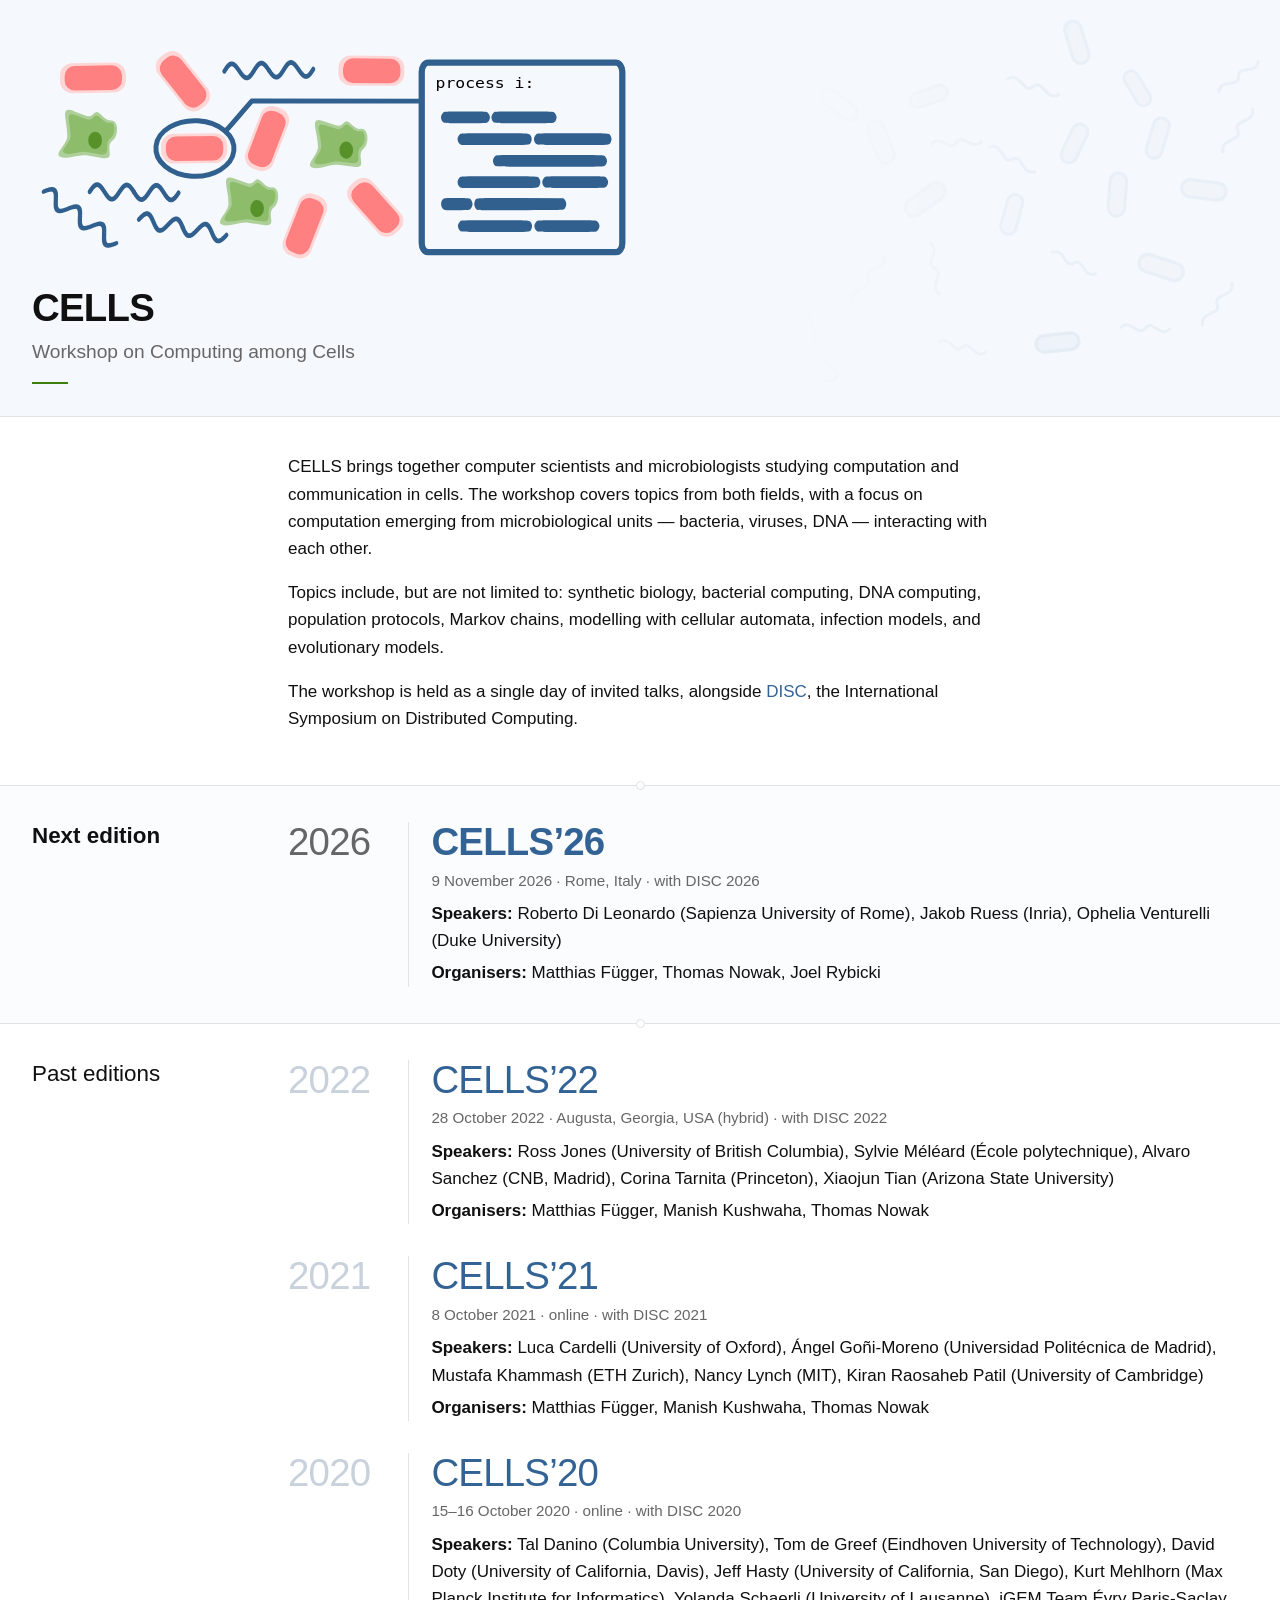
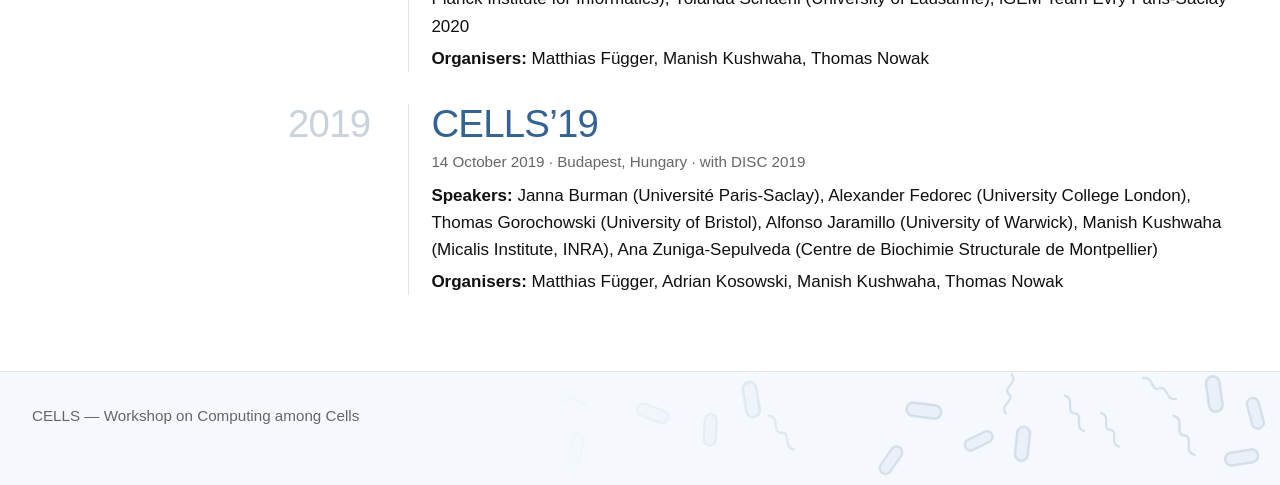
==== commit 9849025e: "update index to point to archive" ====
--- a/index.html
+++ b/index.html
@@ -78,7 +78,7 @@
             <div class="edition">
               <p class="edition__year" aria-hidden="true">2022</p>
               <div class="edition__body">
-                <h3 class="edition__name"><a href="https://www.cellularcomputing.team/CELLS/">CELLS&rsquo;22</a></h3>
+                <h3 class="edition__name"><a href="./archive/">CELLS&rsquo;22</a></h3>
                 <p class="edition__when">28 October 2022 &middot; Augusta, Georgia, USA (hybrid) &middot; with <a href="https://www.disc-conference.org/wp/disc2022/">DISC&nbsp;2022</a></p>
                 <p class="edition__people"><span class="label">Speakers:</span>
                   Ross Jones (University of British Columbia),
@@ -96,7 +96,7 @@
             <div class="edition">
               <p class="edition__year" aria-hidden="true">2021</p>
               <div class="edition__body">
-                <h3 class="edition__name"><a href="https://www.cellularcomputing.team/CELLS/2021.html">CELLS&rsquo;21</a></h3>
+                <h3 class="edition__name"><a href="./archive/2021.html">CELLS&rsquo;21</a></h3>
                 <p class="edition__when">8 October 2021 &middot; online &middot; with <a href="https://www.disc-conference.org/wp/disc2021/">DISC&nbsp;2021</a></p>
                 <p class="edition__people"><span class="label">Speakers:</span>
                   Luca Cardelli (University of Oxford),
@@ -114,7 +114,7 @@
             <div class="edition">
               <p class="edition__year" aria-hidden="true">2020</p>
               <div class="edition__body">
-                <h3 class="edition__name"><a href="https://www.cellularcomputing.team/CELLS/2020.html">CELLS&rsquo;20</a></h3>
+                <h3 class="edition__name"><a href="./archive/2020.html">CELLS&rsquo;20</a></h3>
                 <p class="edition__when">15–16 October 2020 &middot; online &middot; with <a href="https://www.disc-conference.org/wp/disc2020/">DISC&nbsp;2020</a></p>
                 <p class="edition__people"><span class="label">Speakers:</span>
                   Tal Danino (Columbia University),
@@ -134,7 +134,7 @@
             <div class="edition">
               <p class="edition__year" aria-hidden="true">2019</p>
               <div class="edition__body">
-                <h3 class="edition__name"><a href="https://www.cellularcomputing.team/CELLS/2019.html">CELLS&rsquo;19</a></h3>
+                <h3 class="edition__name"><a href="./archive/2019.html">CELLS&rsquo;19</a></h3>
                 <p class="edition__when">14 October 2019 &middot; Budapest, Hungary &middot; with <a href="https://www.disc-conference.org/wp/disc2019/">DISC&nbsp;2019</a></p>
                 <p class="edition__people"><span class="label">Speakers:</span>
                   Janna Burman (Université Paris-Saclay),
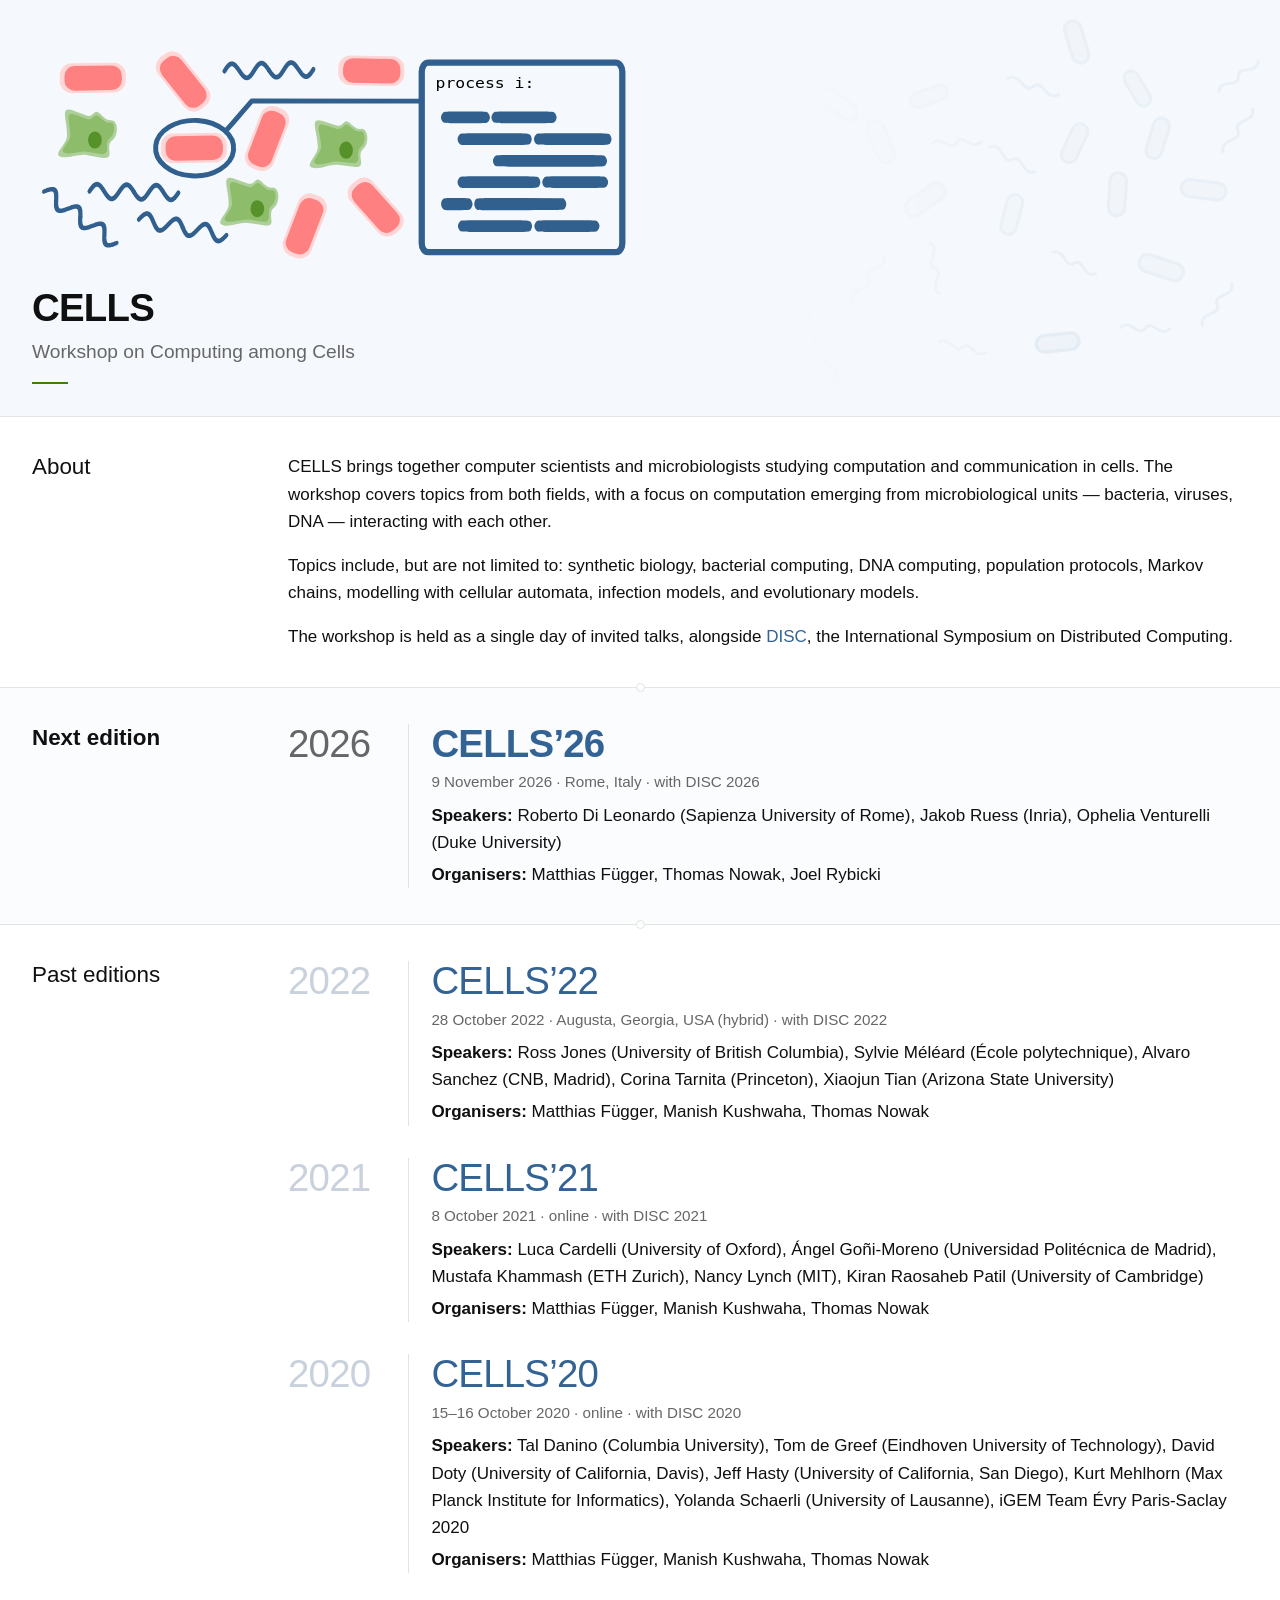
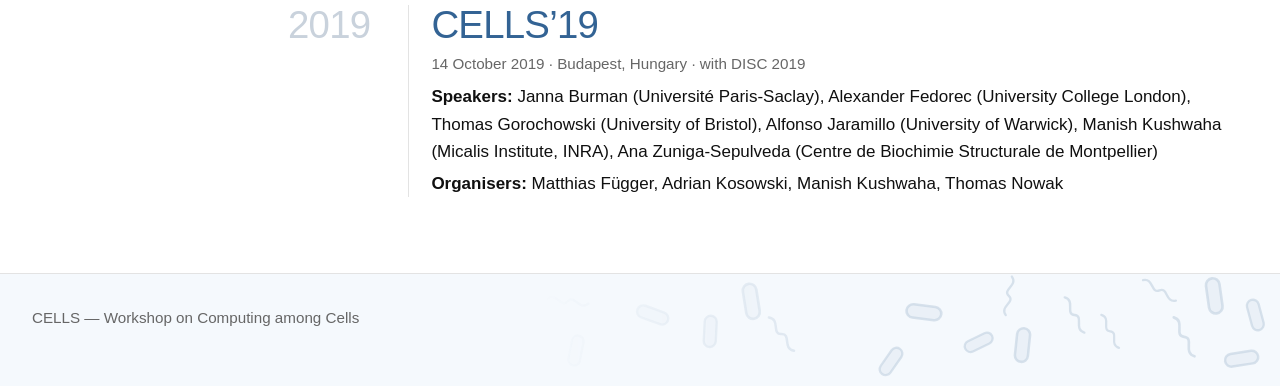
==== commit ce5d6abd: "update" ====
--- a/index.html
+++ b/index.html
@@ -26,24 +26,27 @@
 
 <main>
 
-  <section class="section">
-    <div class="container measure">
-      <p>
-        CELLS brings together computer scientists and microbiologists studying computation and
-        communication in cells. The workshop covers topics from both fields, with a focus on
-        computation emerging from microbiological units — bacteria, viruses, DNA — interacting
-        with each other.
-      </p>
-      <p>
-        Topics include, but are not limited to: synthetic biology, bacterial computing, DNA
-        computing, population protocols, Markov chains, modelling with cellular automata,
-        infection models, and evolutionary models.
-      </p>
-      <p>
-        The workshop is held as a single day of invited talks, alongside
-        <a href="https://www.disc-conference.org/">DISC</a>, the International Symposium on
-        Distributed Computing.
-      </p>
+  <section class="section" aria-labelledby="about">
+    <div class="container section__grid">
+      <h2 class="section__label" id="about">About</h2>
+      <div class="section__body">
+        <p>
+          CELLS brings together computer scientists and microbiologists studying computation and
+          communication in cells. The workshop covers topics from both fields, with a focus on
+          computation emerging from microbiological units — bacteria, viruses, DNA — interacting
+          with each other.
+        </p>
+        <p>
+          Topics include, but are not limited to: synthetic biology, bacterial computing, DNA
+          computing, population protocols, Markov chains, modelling with cellular automata,
+          infection models, and evolutionary models.
+        </p>
+        <p>
+          The workshop is held as a single day of invited talks, alongside
+          <a href="https://www.disc-conference.org/">DISC</a>, the International Symposium on
+          Distributed Computing.
+        </p>
+      </div>
     </div>
   </section>
 
--- a/assets/css/site.css
+++ b/assets/css/site.css
@@ -8,6 +8,7 @@
 :root {
   --ink:       #101010;
   --ink-soft:  #666666;
+  --ink-mid:   #333333;   /* speaker bios */
   --line:      #e3e3e3;
   --link:      #336394;   /* the mark's blue, muted; kept 3:1 against body text so
                              links stay identifiable without an underline */
@@ -35,7 +36,6 @@
   --w-bold:    600;
 
   --tracking-display: -.02em;   /* tightening, applied only at --t-2xl */
-  --measure: 44rem;
   --page: 76rem;
 }
 
@@ -72,7 +72,6 @@
                    border: 1px solid var(--line); z-index: 2; }
 
 .container { width: min(100% - 2.5rem, var(--page)); margin-inline: auto; }
-.measure { max-width: var(--measure); }
 
 /* --- Header ------------------------------------------------------------- */
 
@@ -105,9 +104,6 @@
           mask-image: linear-gradient(to right, transparent 0 56%, #000 80%);
 }
 
-@media (prefers-reduced-motion: reduce) {
-  .m, }
-
 .masthead .container { position: relative; }
 .masthead__logo { width: min(100%, 38rem); display: block; margin-bottom: 1.25rem; }
 .masthead h1 { margin-bottom: .15em; }
@@ -196,7 +192,7 @@
 }
 .programme__body > :last-child { margin-bottom: 0; }
 .programme__name { margin: 0 0 .15rem; font-size: var(--t-lg); font-weight: var(--w-bold); line-height: 1.15; }
-.programme .talk { margin: 0; color: var(--ink-soft); font-size: var(--t-base); }
+.programme .talk { margin: 0; color: var(--ink-soft); max-width: 36rem; text-wrap: balance; }
 
 @media (min-width: 46rem) {
   .programme > li { grid-template-columns: var(--time-col) minmax(0, 1fr); gap: 0 1.5rem; }
@@ -212,27 +208,56 @@
   margin-bottom: 1.25rem;
 }
 .speaker:last-child { margin-bottom: 0; }
-.speaker::after { content: ""; display: block; clear: both; }
-
-.speaker__photo,
-.speaker__placeholder { float: right; width: 190px; margin: .25rem 0 1.25rem 1.75rem; }
-
-/* Shown until a real photograph is dropped in. */
+
+/* Bio beside the photo, which takes the bio's height. */
+@media (min-width: 40rem) {
+  .speaker {
+    display: grid;
+    grid-template-columns: minmax(0, 1fr) clamp(10rem, 28%, 14rem);
+    grid-template-areas:
+      "name     name"
+      "aff      aff"
+      "bio      photo"
+      "title    title"
+      "abstract abstract";
+    column-gap: 1.75rem;
+  }
+  .speaker__name        { grid-area: name; }
+  .speaker__affiliation { grid-area: aff; }
+  .speaker__title       { grid-area: title; }
+  .speaker__bio         { grid-area: bio; }
+  .speaker__photo,
+  .speaker__placeholder { grid-area: photo; }
+  .speaker__abstract    { grid-area: abstract; }
+  .speaker__bio, .speaker__abstract { text-align: justify; }
+}
+
+/* Out of flow, so the image never makes the row taller than the bio. */
+.speaker__photo { position: relative; overflow: hidden; border: 1px solid var(--panel-line); }
+.speaker__photo img {
+  position: absolute; inset: 0; width: 100%; height: 100%; max-width: none;
+  object-fit: cover; object-position: 50% 20%;
+}
+
 .speaker__placeholder {
-  height: 190px;
-  border: 1px solid var(--panel-line); background: #fff;
-  color: var(--ink-soft); font-size: var(--t-base);
+  min-height: 8rem; border: 1px solid var(--panel-line); background: #fff; color: var(--ink-soft);
   display: flex; align-items: center; justify-content: center;
 }
 
 .speaker__name { margin: 0 0 .25rem; font-size: var(--t-xl); font-weight: var(--w-bold); }
-.speaker__affiliation { color: var(--ink-soft); font-size: var(--t-sm); margin: 0 0 .7rem; }
-.speaker__title { color: var(--ink); margin: 0 0 1rem; font-size: var(--t-lg); font-weight: var(--w-bold); }
+.speaker__affiliation { color: var(--ink-soft); font-size: var(--t-sm); margin: 0 0 1.1rem; }
+.speaker__title { margin: 1.5rem 0 .75rem; padding-top: 1.25rem;
+                  border-top: 1px solid var(--panel-line);
+                  font-size: var(--t-lg); font-weight: var(--w-bold); line-height: 1.3; }
+.speaker__bio,
+.speaker__abstract { margin: 0; text-wrap: pretty; hyphens: auto; hyphenate-limit-chars: 10 4 4; }
+.speaker__bio { font-size: var(--t-sm); color: var(--ink-mid); }
+.speaker .label { font-size: .8em; letter-spacing: .04em; text-transform: uppercase; color: var(--ink); }
 .label { font-weight: var(--w-bold); }
 
-@media (max-width: 40rem) {
+@media (max-width: 39.99rem) {
   .speaker { padding: 1.25rem; }
-  .speaker__photo, .speaker__placeholder { float: none; margin: 0 0 1rem; }
+  .speaker__photo, .speaker__placeholder { width: 9rem; aspect-ratio: 2 / 3; margin: 0 0 1rem; }
 }
 
 /* --- Simple lists ------------------------------------------------------- */
@@ -267,7 +292,7 @@
   .section { break-inside: avoid; }
   .section::before { display: none; }
   .section__grid { grid-template-columns: 1fr; gap: .5rem; }
-  .speaker { break-inside: avoid; background: none; border: 0; padding: 0 0 1rem; }
+  .speaker { display: block; break-inside: avoid; background: none; border: 0; padding: 0 0 1rem; }
   .speaker__photo, .speaker__placeholder { display: none; }
   a { color: #000; }
   a[href^="http"]::after { content: " (" attr(href) ")"; font-size: 9pt; color: #555;
